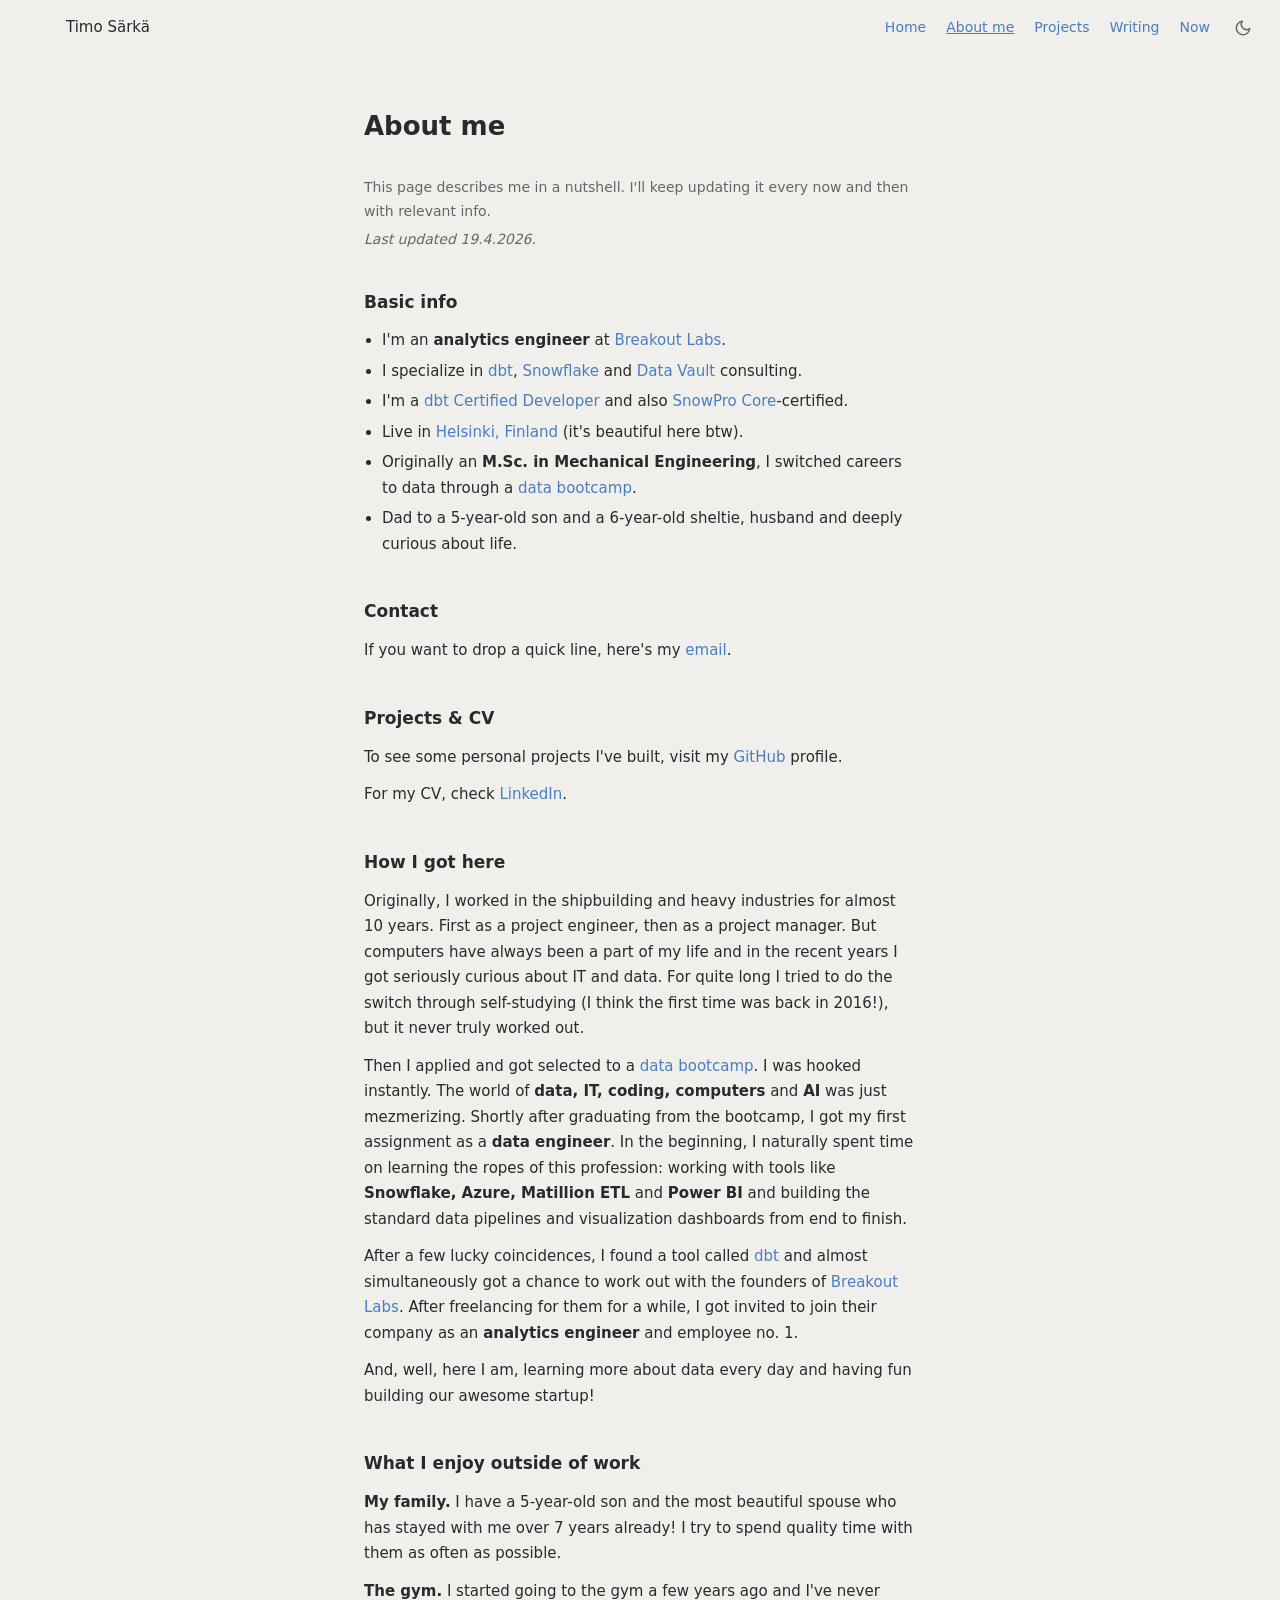
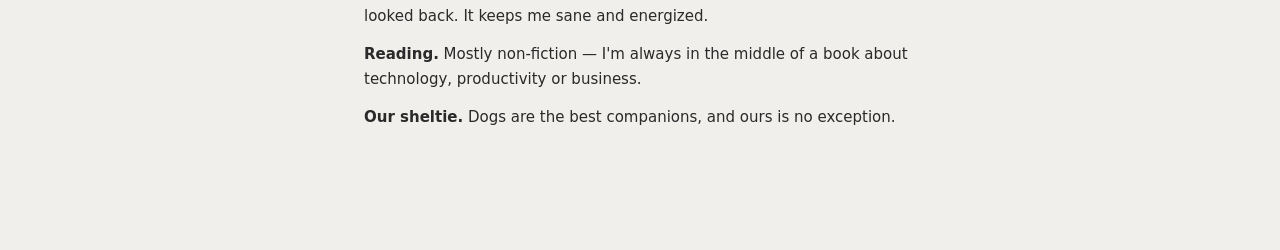
==== about.html @ 968d4a82 "create initial website structure and pages" ====
<!DOCTYPE html>
<html lang="en">
<head>
  <meta charset="UTF-8">
  <meta name="viewport" content="width=device-width, initial-scale=1.0">
  <title>About me — Timo Särkä</title>
  <meta name="description" content="About Timo Särkä — analytics engineer based in Helsinki.">
  <link rel="stylesheet" href="css/style.css">
  <script>
    (function () {
      const saved = localStorage.getItem('theme');
      const prefersDark = window.matchMedia('(prefers-color-scheme: dark)').matches;
      if (saved === 'dark' || (!saved && prefersDark)) {
        document.documentElement.setAttribute('data-theme', 'dark');
      }
    })();
  </script>
</head>
<body>

<header>
  <nav class="nav">
    <a href="index.html" class="nav-brand">
      <img src="images/avatar.jpg" alt="" class="nav-avatar" onerror="this.style.visibility='hidden'">
      Timo Särkä
    </a>
    <div class="nav-right">
      <ul class="nav-links">
        <li><a href="index.html" data-nav-link>Home</a></li>
        <li><a href="about.html" data-nav-link>About me</a></li>
        <li><a href="projects.html" data-nav-link>Projects</a></li>
        <li><a href="writing.html" data-nav-link>Writing</a></li>
        <li><a href="now.html" data-nav-link>Now</a></li>
      </ul>
      <button class="theme-toggle" aria-label="Toggle dark mode">
        <svg class="icon-moon" viewBox="0 0 24 24" fill="none" stroke="currentColor" stroke-width="2" stroke-linecap="round" stroke-linejoin="round"><path d="M21 12.79A9 9 0 1 1 11.21 3 7 7 0 0 0 21 12.79z"/></svg>
        <svg class="icon-sun" viewBox="0 0 24 24" fill="none" stroke="currentColor" stroke-width="2" stroke-linecap="round" stroke-linejoin="round"><circle cx="12" cy="12" r="5"/><line x1="12" y1="1" x2="12" y2="3"/><line x1="12" y1="21" x2="12" y2="23"/><line x1="4.22" y1="4.22" x2="5.64" y2="5.64"/><line x1="18.36" y1="18.36" x2="19.78" y2="19.78"/><line x1="1" y1="12" x2="3" y2="12"/><line x1="21" y1="12" x2="23" y2="12"/><line x1="4.22" y1="19.78" x2="5.64" y2="18.36"/><line x1="18.36" y1="5.64" x2="19.78" y2="4.22"/></svg>
      </button>
    </div>
    <button class="nav-hamburger" id="nav-hamburger" aria-label="Open menu">
      <span></span><span></span><span></span>
    </button>
  </nav>
  <div class="nav-mobile" id="nav-mobile">
    <a href="index.html" data-nav-link>Home</a>
    <a href="about.html" data-nav-link>About me</a>
    <a href="projects.html" data-nav-link>Projects</a>
    <a href="writing.html" data-nav-link>Writing</a>
    <a href="now.html" data-nav-link>Now</a>
    <div class="nav-mobile-footer">
      <span>Toggle theme</span>
      <button class="theme-toggle" aria-label="Toggle dark mode">
        <svg class="icon-moon" viewBox="0 0 24 24" fill="none" stroke="currentColor" stroke-width="2" stroke-linecap="round" stroke-linejoin="round"><path d="M21 12.79A9 9 0 1 1 11.21 3 7 7 0 0 0 21 12.79z"/></svg>
        <svg class="icon-sun" viewBox="0 0 24 24" fill="none" stroke="currentColor" stroke-width="2" stroke-linecap="round" stroke-linejoin="round"><circle cx="12" cy="12" r="5"/><line x1="12" y1="1" x2="12" y2="3"/><line x1="12" y1="21" x2="12" y2="23"/><line x1="4.22" y1="4.22" x2="5.64" y2="5.64"/><line x1="18.36" y1="18.36" x2="19.78" y2="19.78"/><line x1="1" y1="12" x2="3" y2="12"/><line x1="21" y1="12" x2="23" y2="12"/><line x1="4.22" y1="19.78" x2="5.64" y2="18.36"/><line x1="18.36" y1="5.64" x2="19.78" y2="4.22"/></svg>
      </button>
    </div>
  </div>
</header>

<main>
  <div class="page">
    <h1 class="page-title">About me</h1>

    <div class="about-meta">
      <p>This page describes me in a nutshell. I'll keep updating it every now and then with relevant info.</p>
      <p class="updated">Last updated 19.4.2026.</p>
    </div>

    <div class="about-section">
      <h2>Basic info</h2>
      <ul>
        <li>I'm an <strong>analytics engineer</strong> at <a href="https://www.breakoutlabs.fi" target="_blank" rel="noopener">Breakout Labs</a>.</li>
        <li>I specialize in <a href="https://www.getdbt.com" target="_blank" rel="noopener">dbt</a>, <a href="https://www.snowflake.com" target="_blank" rel="noopener">Snowflake</a> and <a href="https://www.dataladdervault.com" target="_blank" rel="noopener">Data Vault</a> consulting.</li>
        <li>I'm a <a href="https://www.getdbt.com/certifications/analytics-engineer" target="_blank" rel="noopener">dbt Certified Developer</a> and also <a href="https://www.snowflake.com/certifications/" target="_blank" rel="noopener">SnowPro Core</a>-certified.</li>
        <li>Live in <a href="https://en.wikipedia.org/wiki/Helsinki" target="_blank" rel="noopener">Helsinki, Finland</a> (it's beautiful here btw).</li>
        <li>Originally an <strong>M.Sc. in Mechanical Engineering</strong>, I switched careers to data through a <a href="https://www.dataliteracy.fi" target="_blank" rel="noopener">data bootcamp</a>.</li>
        <li>Dad to a 5-year-old son and a 6-year-old sheltie, husband and deeply curious about life.</li>
      </ul>
    </div>

    <div class="about-section">
      <h2>Contact</h2>
      <p>If you want to drop a quick line, here's my <a href="mailto:timojsarkka@gmail.com">email</a>.</p>
    </div>

    <div class="about-section">
      <h2>Projects &amp; CV</h2>
      <p>To see some personal projects I've built, visit my <a href="https://github.com/timosarkka" target="_blank" rel="noopener">GitHub</a> profile.</p>
      <p>For my CV, check <a href="https://linkedin.com/in/timosarkka" target="_blank" rel="noopener">LinkedIn</a>.</p>
    </div>

    <div class="about-section">
      <h2>How I got here</h2>
      <p>Originally, I worked in the shipbuilding and heavy industries for almost 10 years. First as a project engineer, then as a project manager. But computers have always been a part of my life and in the recent years I got seriously curious about IT and data. For quite long I tried to do the switch through self-studying (I think the first time was back in 2016!), but it never truly worked out.</p>
      <p>Then I applied and got selected to a <a href="https://www.dataliteracy.fi" target="_blank" rel="noopener">data bootcamp</a>. I was hooked instantly. The world of <strong>data, IT, coding, computers</strong> and <strong>AI</strong> was just mezmerizing. Shortly after graduating from the bootcamp, I got my first assignment as a <strong>data engineer</strong>. In the beginning, I naturally spent time on learning the ropes of this profession: working with tools like <strong>Snowflake, Azure, Matillion ETL</strong> and <strong>Power BI</strong> and building the standard data pipelines and visualization dashboards from end to finish.</p>
      <p>After a few lucky coincidences, I found a tool called <a href="https://www.getdbt.com" target="_blank" rel="noopener">dbt</a> and almost simultaneously got a chance to work out with the founders of <a href="https://www.breakoutlabs.fi" target="_blank" rel="noopener">Breakout Labs</a>. After freelancing for them for a while, I got invited to join their company as an <strong>analytics engineer</strong> and employee no. 1.</p>
      <p>And, well, here I am, learning more about data every day and having fun building our awesome startup!</p>
    </div>

    <div class="about-section">
      <h2>What I enjoy outside of work</h2>
      <p><strong>My family.</strong> I have a 5-year-old son and the most beautiful spouse who has stayed with me over 7 years already! I try to spend quality time with them as often as possible.</p>
      <p><strong>The gym.</strong> I started going to the gym a few years ago and I've never looked back. It keeps me sane and energized.</p>
      <p><strong>Reading.</strong> Mostly non-fiction — I'm always in the middle of a book about technology, productivity or business.</p>
      <p><strong>Our sheltie.</strong> Dogs are the best companions, and ours is no exception.</p>
    </div>
  </div>
</main>

<script src="js/main.js"></script>
</body>
</html>
---- css/style.css ----
/* ============================================================
   CSS Custom Properties
   ============================================================ */
:root {
  --bg:            #f0efeb;
  --bg-card:       #e8e5df;
  --text:          #2a2a2a;
  --text-muted:    #666666;
  --accent:        #4a7ec0;
  --accent-hover:  #3a6eb0;
  --border:        #d4d2cc;
  --radius:        6px;
  --content-width: 600px;
  --font: system-ui, -apple-system, BlinkMacSystemFont, "Segoe UI", Roboto, sans-serif;
}

[data-theme="dark"] {
  --bg:            #1e1e28;
  --bg-card:       #2a2a36;
  --text:          #e2e2e8;
  --text-muted:    #8888a0;
  --accent:        #6b9fd4;
  --accent-hover:  #8ab8e4;
  --border:        #38384a;
}

/* ============================================================
   Reset & Base
   ============================================================ */
*, *::before, *::after {
  box-sizing: border-box;
  margin: 0;
  padding: 0;
}

html {
  -webkit-text-size-adjust: 100%;
}

body {
  background-color: var(--bg);
  color: var(--text);
  font-family: var(--font);
  font-size: 0.9375rem;
  line-height: 1.7;
  transition: background-color 0.2s, color 0.2s;
  min-height: 100vh;
}

a {
  color: var(--accent);
  text-decoration: none;
}
a:hover {
  color: var(--accent-hover);
  text-decoration: underline;
}

img {
  max-width: 100%;
  display: block;
}

/* ============================================================
   Header & Navigation
   ============================================================ */
header {
  position: sticky;
  top: 0;
  z-index: 100;
  background-color: var(--bg);
  transition: background-color 0.2s;
}

.nav {
  display: flex;
  align-items: center;
  justify-content: space-between;
  padding: 0 24px;
  height: 56px;
}

.nav-brand {
  display: flex;
  align-items: center;
  gap: 10px;
  color: var(--text);
  font-size: 0.9375rem;
  font-weight: 500;
  text-decoration: none;
  flex-shrink: 0;
}
.nav-brand:hover {
  color: var(--text);
  text-decoration: none;
}

.nav-avatar {
  width: 32px;
  height: 32px;
  border-radius: 50%;
  object-fit: cover;
  background: var(--bg-card);
}

.nav-right {
  display: flex;
  align-items: center;
  gap: 20px;
}

.nav-links {
  display: flex;
  list-style: none;
  gap: 20px;
  align-items: center;
}
.nav-links a {
  color: var(--accent);
  font-size: 0.875rem;
  text-decoration: none;
}
.nav-links a:hover,
.nav-links a.active {
  text-decoration: underline;
}

/* Theme toggle */
.theme-toggle {
  background: none;
  border: none;
  cursor: pointer;
  color: var(--text-muted);
  padding: 4px;
  display: flex;
  align-items: center;
  border-radius: 4px;
  transition: color 0.2s;
  flex-shrink: 0;
}
.theme-toggle:hover {
  color: var(--text);
}
.theme-toggle svg {
  width: 18px;
  height: 18px;
}

.icon-sun  { display: none; }
.icon-moon { display: block; }
[data-theme="dark"] .icon-sun  { display: block; }
[data-theme="dark"] .icon-moon { display: none; }

/* Hamburger button */
.nav-hamburger {
  display: none;
  background: none;
  border: none;
  cursor: pointer;
  color: var(--text);
  padding: 4px;
  flex-direction: column;
  gap: 5px;
  align-items: center;
  justify-content: center;
  width: 32px;
  height: 32px;
}
.nav-hamburger span {
  display: block;
  width: 20px;
  height: 2px;
  background: currentColor;
  border-radius: 1px;
  transition: transform 0.2s, opacity 0.2s;
}
.nav-hamburger.open span:nth-child(1) {
  transform: translateY(7px) rotate(45deg);
}
.nav-hamburger.open span:nth-child(2) {
  opacity: 0;
}
.nav-hamburger.open span:nth-child(3) {
  transform: translateY(-7px) rotate(-45deg);
}

/* Mobile dropdown */
.nav-mobile {
  display: none;
  background-color: var(--bg);
  border-top: 1px solid var(--border);
  border-bottom: 1px solid var(--border);
  padding: 8px 0 12px;
  transition: background-color 0.2s;
}
.nav-mobile.open {
  display: block;
}
.nav-mobile a {
  display: block;
  padding: 10px 24px;
  color: var(--accent);
  font-size: 0.9375rem;
  text-decoration: none;
}
.nav-mobile a:hover {
  background: var(--bg-card);
  text-decoration: none;
}
.nav-mobile a.active {
  text-decoration: underline;
}
.nav-mobile-footer {
  display: flex;
  align-items: center;
  padding: 10px 24px 0;
  gap: 10px;
  border-top: 1px solid var(--border);
  margin-top: 8px;
}
.nav-mobile-footer span {
  font-size: 0.875rem;
  color: var(--text-muted);
}

/* ============================================================
   Page Content
   ============================================================ */
.page {
  max-width: var(--content-width);
  margin: 0 auto;
  padding: 48px 24px 80px;
}

.page-title {
  font-size: 1.625rem;
  font-weight: 700;
  color: var(--text);
  margin-bottom: 28px;
}

/* ============================================================
   Home Page
   ============================================================ */
.home {
  text-align: center;
  padding-top: 32px;
}

.home-avatar {
  width: 96px;
  height: 96px;
  border-radius: 50%;
  object-fit: cover;
  margin: 0 auto 20px;
  background: var(--bg-card);
}

.home-name {
  font-size: 1.375rem;
  font-weight: 700;
  margin-bottom: 16px;
}

.home-social {
  display: flex;
  justify-content: center;
  gap: 16px;
  margin-bottom: 40px;
}
.home-social a {
  color: var(--text);
  display: flex;
  align-items: center;
  text-decoration: none;
  transition: color 0.15s;
}
.home-social a:hover {
  color: var(--accent);
  text-decoration: none;
}
.home-social svg {
  width: 22px;
  height: 22px;
}

.home-bio {
  text-align: left;
  max-width: 480px;
  margin: 0 auto;
}
.home-bio p + p {
  margin-top: 14px;
}

/* ============================================================
   About Page
   ============================================================ */
.about-meta {
  margin-bottom: 36px;
}
.about-meta p {
  color: var(--text-muted);
  font-size: 0.875rem;
  margin-bottom: 4px;
}
.about-meta .updated {
  font-style: italic;
}

.about-section {
  margin-bottom: 40px;
}
.about-section h2 {
  font-size: 1.0625rem;
  font-weight: 700;
  margin-bottom: 12px;
}
.about-section p + p {
  margin-top: 12px;
}
.about-section ul {
  list-style: disc;
  padding-left: 18px;
}
.about-section ul li {
  margin-bottom: 5px;
}

/* ============================================================
   Writing Page
   ============================================================ */
.writing-intro {
  margin-bottom: 36px;
}
.writing-intro p {
  margin-bottom: 6px;
}
.writing-note {
  color: var(--text-muted);
  font-size: 0.875rem;
}

.writing-topic {
  margin-bottom: 32px;
}
.writing-topic h2 {
  font-size: 1rem;
  font-weight: 700;
  margin-bottom: 10px;
}
.writing-topic ul {
  list-style: none;
  padding: 0;
}
.writing-topic ul li {
  margin-bottom: 8px;
}

.ext-link::after {
  content: " ↗";
  font-size: 0.85em;
  vertical-align: 0.05em;
}

/* ============================================================
   Now Page
   ============================================================ */
.now-intro {
  margin-bottom: 32px;
}
.now-intro p {
  margin-bottom: 4px;
}
.now-updated {
  font-style: italic;
  color: var(--text-muted);
  font-size: 0.875rem;
}

.now-section {
  margin-bottom: 36px;
}
.now-section h2 {
  font-size: 1.0625rem;
  font-weight: 700;
  margin-bottom: 10px;
}
.now-section p + p {
  margin-top: 10px;
}

/* ============================================================
   Projects Page
   ============================================================ */
.projects-controls {
  display: flex;
  flex-wrap: wrap;
  gap: 12px 20px;
  align-items: center;
  margin-bottom: 28px;
}

.projects-filter {
  display: flex;
  flex-wrap: wrap;
  gap: 6px;
  align-items: center;
}

.filter-label {
  font-size: 0.8125rem;
  color: var(--text-muted);
  margin-right: 4px;
}

.filter-btn {
  padding: 4px 14px;
  border: 1px solid var(--border);
  border-radius: 20px;
  background: none;
  color: var(--text-muted);
  font-size: 0.8125rem;
  cursor: pointer;
  font-family: var(--font);
  transition: all 0.15s;
  line-height: 1.5;
}
.filter-btn:hover {
  border-color: var(--accent);
  color: var(--accent);
}
.filter-btn.active {
  background: var(--accent);
  border-color: var(--accent);
  color: #fff;
}

.projects-sort {
  display: flex;
  align-items: center;
  gap: 8px;
  margin-left: auto;
}
.sort-label {
  font-size: 0.8125rem;
  color: var(--text-muted);
}
.sort-select {
  padding: 4px 8px;
  border: 1px solid var(--border);
  border-radius: 4px;
  background: var(--bg);
  color: var(--text);
  font-size: 0.8125rem;
  cursor: pointer;
  font-family: var(--font);
}

.projects-grid {
  display: grid;
  grid-template-columns: repeat(auto-fill, minmax(260px, 1fr));
  gap: 18px;
}

.project-card {
  border: 1px solid var(--border);
  border-radius: var(--radius);
  padding: 20px;
  display: flex;
  flex-direction: column;
  transition: border-color 0.15s, box-shadow 0.15s;
}
.project-card:hover {
  border-color: var(--accent);
  box-shadow: 0 2px 8px rgba(74, 126, 192, 0.12);
}

.project-card-title {
  font-size: 0.9375rem;
  font-weight: 600;
  margin-bottom: 8px;
}
.project-card-title a {
  color: var(--text);
  text-decoration: none;
}
.project-card-title a:hover {
  color: var(--accent);
}

.project-card-desc {
  font-size: 0.875rem;
  color: var(--text-muted);
  line-height: 1.55;
  flex: 1;
  margin-bottom: 16px;
}

.project-card-tags {
  display: flex;
  flex-wrap: wrap;
  gap: 5px;
}
.project-tag {
  font-size: 0.75rem;
  padding: 2px 8px;
  border-radius: 10px;
  background: var(--bg-card);
  color: var(--text-muted);
}

.projects-empty {
  grid-column: 1 / -1;
  color: var(--text-muted);
  font-size: 0.9375rem;
  padding: 20px 0;
}

/* ============================================================
   Hire Me Page
   ============================================================ */
.hire-draft-notice {
  border-left: 3px solid var(--accent);
  background: var(--bg-card);
  padding: 12px 16px;
  margin-bottom: 40px;
  border-radius: 0 4px 4px 0;
  font-size: 0.875rem;
  color: var(--text-muted);
}

.hire-section {
  margin-bottom: 40px;
}
.hire-section h2 {
  font-size: 1.0625rem;
  font-weight: 700;
  margin-bottom: 14px;
}
.hire-section p + p {
  margin-top: 12px;
}
.hire-section ul {
  list-style: disc;
  padding-left: 18px;
}
.hire-section ul li {
  margin-bottom: 6px;
}
.hire-section h3 {
  font-size: 0.9375rem;
  font-weight: 600;
  margin-top: 18px;
  margin-bottom: 8px;
}

.tech-stack {
  display: flex;
  flex-wrap: wrap;
  gap: 8px;
  margin-top: 12px;
}
.tech-tag {
  padding: 4px 12px;
  border: 1px solid var(--border);
  border-radius: 20px;
  font-size: 0.8125rem;
  color: var(--text-muted);
}

/* ============================================================
   Responsive
   ============================================================ */
@media (max-width: 640px) {
  .nav-links,
  .nav-right .theme-toggle {
    display: none;
  }
  .nav-hamburger {
    display: flex;
  }

  .page {
    padding: 32px 16px 60px;
  }

  .home {
    padding-top: 20px;
  }

  .projects-grid {
    grid-template-columns: 1fr;
  }

  .projects-sort {
    margin-left: 0;
  }
}
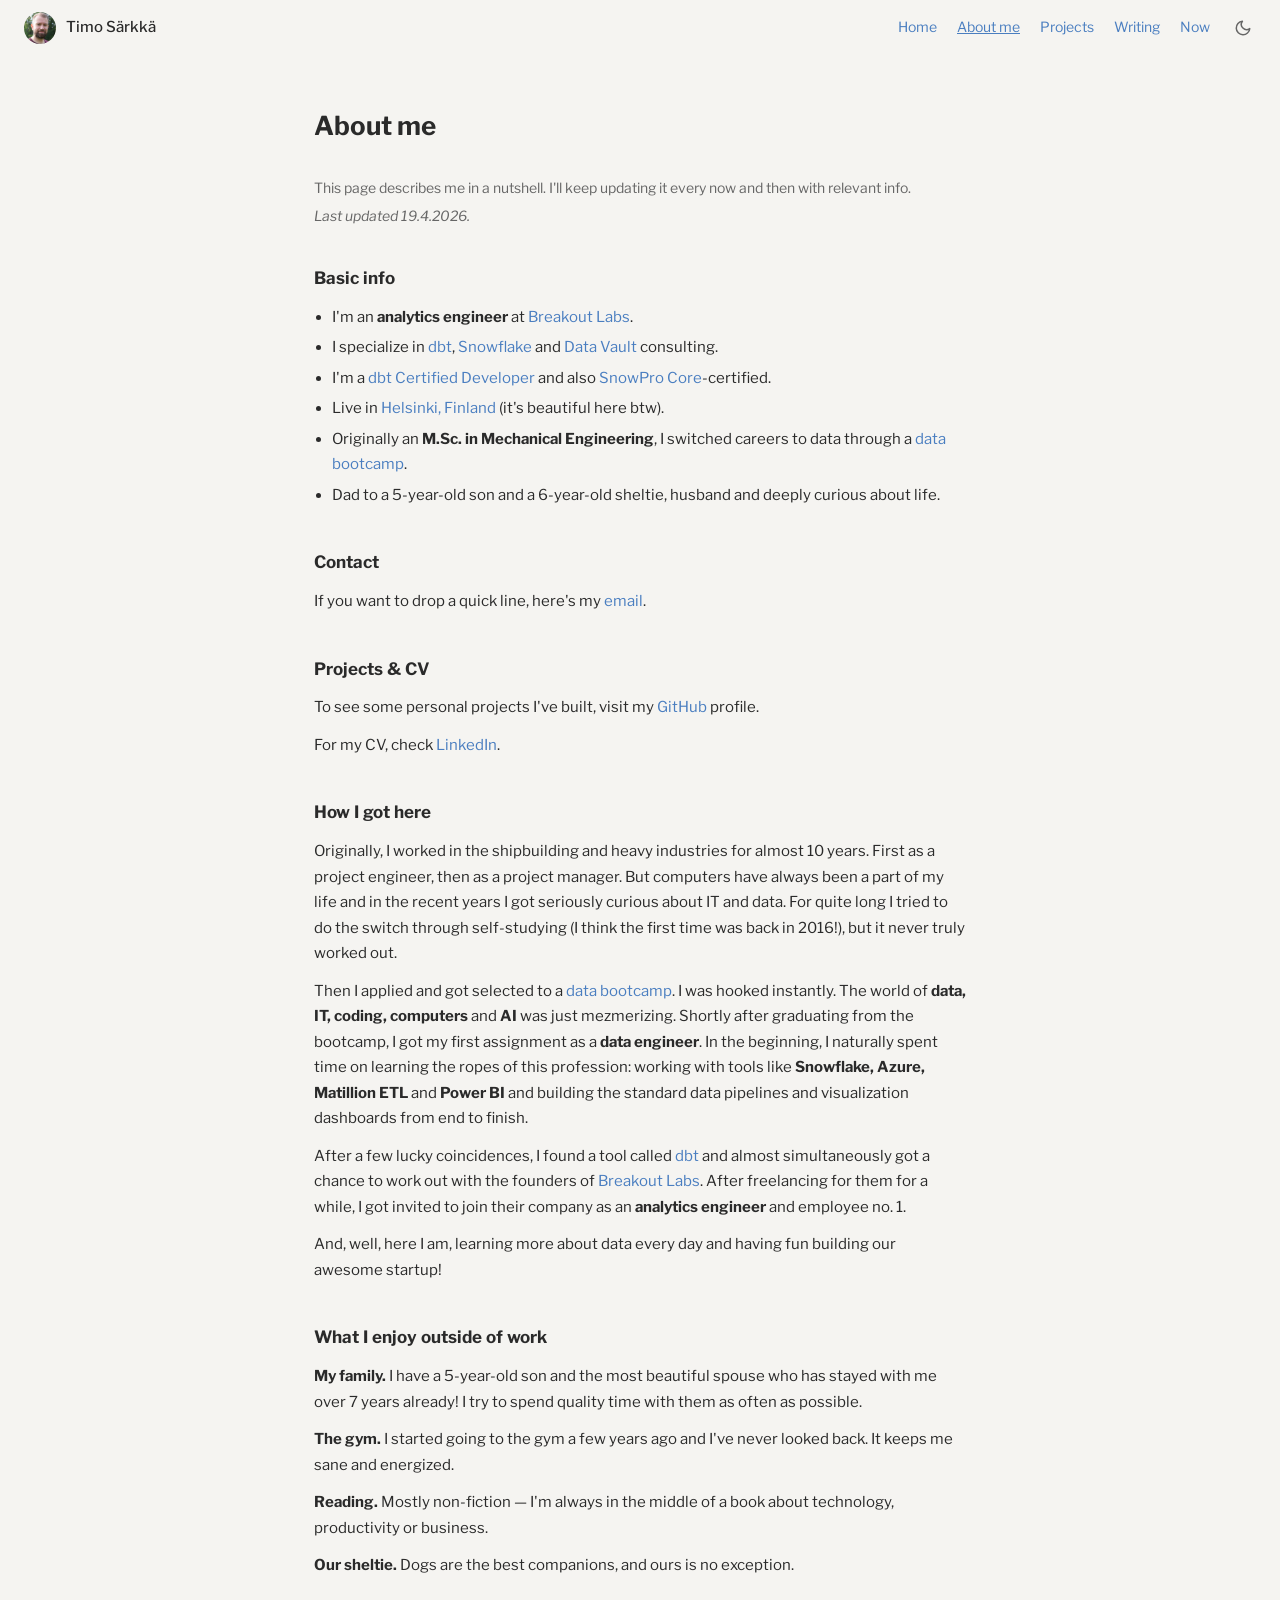
==== commit 3b536372: "fixes to colors, fonts, images, viewport widths" ====
--- a/about.html
+++ b/about.html
@@ -1,112 +1,311 @@
-<!DOCTYPE html>
+<!doctype html>
 <html lang="en">
-<head>
-  <meta charset="UTF-8">
-  <meta name="viewport" content="width=device-width, initial-scale=1.0">
-  <title>About me — Timo Särkä</title>
-  <meta name="description" content="About Timo Särkä — analytics engineer based in Helsinki.">
-  <link rel="stylesheet" href="css/style.css">
-  <script>
-    (function () {
-      const saved = localStorage.getItem('theme');
-      const prefersDark = window.matchMedia('(prefers-color-scheme: dark)').matches;
-      if (saved === 'dark' || (!saved && prefersDark)) {
-        document.documentElement.setAttribute('data-theme', 'dark');
-      }
-    })();
-  </script>
-</head>
-<body>
-
-<header>
-  <nav class="nav">
-    <a href="index.html" class="nav-brand">
-      <img src="images/avatar.jpg" alt="" class="nav-avatar" onerror="this.style.visibility='hidden'">
-      Timo Särkä
-    </a>
-    <div class="nav-right">
-      <ul class="nav-links">
-        <li><a href="index.html" data-nav-link>Home</a></li>
-        <li><a href="about.html" data-nav-link>About me</a></li>
-        <li><a href="projects.html" data-nav-link>Projects</a></li>
-        <li><a href="writing.html" data-nav-link>Writing</a></li>
-        <li><a href="now.html" data-nav-link>Now</a></li>
-      </ul>
-      <button class="theme-toggle" aria-label="Toggle dark mode">
-        <svg class="icon-moon" viewBox="0 0 24 24" fill="none" stroke="currentColor" stroke-width="2" stroke-linecap="round" stroke-linejoin="round"><path d="M21 12.79A9 9 0 1 1 11.21 3 7 7 0 0 0 21 12.79z"/></svg>
-        <svg class="icon-sun" viewBox="0 0 24 24" fill="none" stroke="currentColor" stroke-width="2" stroke-linecap="round" stroke-linejoin="round"><circle cx="12" cy="12" r="5"/><line x1="12" y1="1" x2="12" y2="3"/><line x1="12" y1="21" x2="12" y2="23"/><line x1="4.22" y1="4.22" x2="5.64" y2="5.64"/><line x1="18.36" y1="18.36" x2="19.78" y2="19.78"/><line x1="1" y1="12" x2="3" y2="12"/><line x1="21" y1="12" x2="23" y2="12"/><line x1="4.22" y1="19.78" x2="5.64" y2="18.36"/><line x1="18.36" y1="5.64" x2="19.78" y2="4.22"/></svg>
-      </button>
-    </div>
-    <button class="nav-hamburger" id="nav-hamburger" aria-label="Open menu">
-      <span></span><span></span><span></span>
-    </button>
-  </nav>
-  <div class="nav-mobile" id="nav-mobile">
-    <a href="index.html" data-nav-link>Home</a>
-    <a href="about.html" data-nav-link>About me</a>
-    <a href="projects.html" data-nav-link>Projects</a>
-    <a href="writing.html" data-nav-link>Writing</a>
-    <a href="now.html" data-nav-link>Now</a>
-    <div class="nav-mobile-footer">
-      <span>Toggle theme</span>
-      <button class="theme-toggle" aria-label="Toggle dark mode">
-        <svg class="icon-moon" viewBox="0 0 24 24" fill="none" stroke="currentColor" stroke-width="2" stroke-linecap="round" stroke-linejoin="round"><path d="M21 12.79A9 9 0 1 1 11.21 3 7 7 0 0 0 21 12.79z"/></svg>
-        <svg class="icon-sun" viewBox="0 0 24 24" fill="none" stroke="currentColor" stroke-width="2" stroke-linecap="round" stroke-linejoin="round"><circle cx="12" cy="12" r="5"/><line x1="12" y1="1" x2="12" y2="3"/><line x1="12" y1="21" x2="12" y2="23"/><line x1="4.22" y1="4.22" x2="5.64" y2="5.64"/><line x1="18.36" y1="18.36" x2="19.78" y2="19.78"/><line x1="1" y1="12" x2="3" y2="12"/><line x1="21" y1="12" x2="23" y2="12"/><line x1="4.22" y1="19.78" x2="5.64" y2="18.36"/><line x1="18.36" y1="5.64" x2="19.78" y2="4.22"/></svg>
-      </button>
-    </div>
-  </div>
-</header>
-
-<main>
-  <div class="page">
-    <h1 class="page-title">About me</h1>
-
-    <div class="about-meta">
-      <p>This page describes me in a nutshell. I'll keep updating it every now and then with relevant info.</p>
-      <p class="updated">Last updated 19.4.2026.</p>
-    </div>
-
-    <div class="about-section">
-      <h2>Basic info</h2>
-      <ul>
-        <li>I'm an <strong>analytics engineer</strong> at <a href="https://www.breakoutlabs.fi" target="_blank" rel="noopener">Breakout Labs</a>.</li>
-        <li>I specialize in <a href="https://www.getdbt.com" target="_blank" rel="noopener">dbt</a>, <a href="https://www.snowflake.com" target="_blank" rel="noopener">Snowflake</a> and <a href="https://www.dataladdervault.com" target="_blank" rel="noopener">Data Vault</a> consulting.</li>
-        <li>I'm a <a href="https://www.getdbt.com/certifications/analytics-engineer" target="_blank" rel="noopener">dbt Certified Developer</a> and also <a href="https://www.snowflake.com/certifications/" target="_blank" rel="noopener">SnowPro Core</a>-certified.</li>
-        <li>Live in <a href="https://en.wikipedia.org/wiki/Helsinki" target="_blank" rel="noopener">Helsinki, Finland</a> (it's beautiful here btw).</li>
-        <li>Originally an <strong>M.Sc. in Mechanical Engineering</strong>, I switched careers to data through a <a href="https://www.dataliteracy.fi" target="_blank" rel="noopener">data bootcamp</a>.</li>
-        <li>Dad to a 5-year-old son and a 6-year-old sheltie, husband and deeply curious about life.</li>
-      </ul>
-    </div>
-
-    <div class="about-section">
-      <h2>Contact</h2>
-      <p>If you want to drop a quick line, here's my <a href="mailto:timojsarkka@gmail.com">email</a>.</p>
-    </div>
-
-    <div class="about-section">
-      <h2>Projects &amp; CV</h2>
-      <p>To see some personal projects I've built, visit my <a href="https://github.com/timosarkka" target="_blank" rel="noopener">GitHub</a> profile.</p>
-      <p>For my CV, check <a href="https://linkedin.com/in/timosarkka" target="_blank" rel="noopener">LinkedIn</a>.</p>
-    </div>
-
-    <div class="about-section">
-      <h2>How I got here</h2>
-      <p>Originally, I worked in the shipbuilding and heavy industries for almost 10 years. First as a project engineer, then as a project manager. But computers have always been a part of my life and in the recent years I got seriously curious about IT and data. For quite long I tried to do the switch through self-studying (I think the first time was back in 2016!), but it never truly worked out.</p>
-      <p>Then I applied and got selected to a <a href="https://www.dataliteracy.fi" target="_blank" rel="noopener">data bootcamp</a>. I was hooked instantly. The world of <strong>data, IT, coding, computers</strong> and <strong>AI</strong> was just mezmerizing. Shortly after graduating from the bootcamp, I got my first assignment as a <strong>data engineer</strong>. In the beginning, I naturally spent time on learning the ropes of this profession: working with tools like <strong>Snowflake, Azure, Matillion ETL</strong> and <strong>Power BI</strong> and building the standard data pipelines and visualization dashboards from end to finish.</p>
-      <p>After a few lucky coincidences, I found a tool called <a href="https://www.getdbt.com" target="_blank" rel="noopener">dbt</a> and almost simultaneously got a chance to work out with the founders of <a href="https://www.breakoutlabs.fi" target="_blank" rel="noopener">Breakout Labs</a>. After freelancing for them for a while, I got invited to join their company as an <strong>analytics engineer</strong> and employee no. 1.</p>
-      <p>And, well, here I am, learning more about data every day and having fun building our awesome startup!</p>
-    </div>
-
-    <div class="about-section">
-      <h2>What I enjoy outside of work</h2>
-      <p><strong>My family.</strong> I have a 5-year-old son and the most beautiful spouse who has stayed with me over 7 years already! I try to spend quality time with them as often as possible.</p>
-      <p><strong>The gym.</strong> I started going to the gym a few years ago and I've never looked back. It keeps me sane and energized.</p>
-      <p><strong>Reading.</strong> Mostly non-fiction — I'm always in the middle of a book about technology, productivity or business.</p>
-      <p><strong>Our sheltie.</strong> Dogs are the best companions, and ours is no exception.</p>
-    </div>
-  </div>
-</main>
-
-<script src="js/main.js"></script>
-</body>
+  <head>
+    <meta charset="UTF-8" />
+    <meta name="viewport" content="width=device-width, initial-scale=1.0" />
+    <title>About me — Timo Särkkä</title>
+    <meta
+      name="description"
+      content="About Timo Särkkä — analytics engineer based in Helsinki."
+    />
+    <link rel="stylesheet" href="css/style.css" />
+    <link
+      rel="stylesheet"
+      href="https://fonts.googleapis.com/css2?family=Libre+Franklin:wght@400;500;700&display=swap"
+    />
+    <script>
+      (function () {
+        const saved = localStorage.getItem("theme");
+        const prefersDark = window.matchMedia(
+          "(prefers-color-scheme: dark)",
+        ).matches;
+        if (saved === "dark" || (!saved && prefersDark)) {
+          document.documentElement.setAttribute("data-theme", "dark");
+        }
+      })();
+    </script>
+  </head>
+  <body>
+    <header>
+      <nav class="nav">
+        <a href="index.html" class="nav-brand">
+          <img
+            src="images/profilepic_big.png"
+            alt=""
+            class="nav-avatar"
+            onerror="this.style.visibility = 'hidden'"
+          />
+          Timo Särkkä
+        </a>
+        <div class="nav-right">
+          <ul class="nav-links">
+            <li><a href="index.html" data-nav-link>Home</a></li>
+            <li><a href="about.html" data-nav-link>About me</a></li>
+            <li><a href="projects.html" data-nav-link>Projects</a></li>
+            <li><a href="writing.html" data-nav-link>Writing</a></li>
+            <li><a href="now.html" data-nav-link>Now</a></li>
+          </ul>
+          <button class="theme-toggle" aria-label="Toggle dark mode">
+            <svg
+              class="icon-moon"
+              viewBox="0 0 24 24"
+              fill="none"
+              stroke="currentColor"
+              stroke-width="2"
+              stroke-linecap="round"
+              stroke-linejoin="round"
+            >
+              <path d="M21 12.79A9 9 0 1 1 11.21 3 7 7 0 0 0 21 12.79z" />
+            </svg>
+            <svg
+              class="icon-sun"
+              viewBox="0 0 24 24"
+              fill="none"
+              stroke="currentColor"
+              stroke-width="2"
+              stroke-linecap="round"
+              stroke-linejoin="round"
+            >
+              <circle cx="12" cy="12" r="5" />
+              <line x1="12" y1="1" x2="12" y2="3" />
+              <line x1="12" y1="21" x2="12" y2="23" />
+              <line x1="4.22" y1="4.22" x2="5.64" y2="5.64" />
+              <line x1="18.36" y1="18.36" x2="19.78" y2="19.78" />
+              <line x1="1" y1="12" x2="3" y2="12" />
+              <line x1="21" y1="12" x2="23" y2="12" />
+              <line x1="4.22" y1="19.78" x2="5.64" y2="18.36" />
+              <line x1="18.36" y1="5.64" x2="19.78" y2="4.22" />
+            </svg>
+          </button>
+        </div>
+        <button class="nav-hamburger" id="nav-hamburger" aria-label="Open menu">
+          <span></span><span></span><span></span>
+        </button>
+      </nav>
+      <div class="nav-mobile" id="nav-mobile">
+        <a href="index.html" data-nav-link>Home</a>
+        <a href="about.html" data-nav-link>About me</a>
+        <a href="projects.html" data-nav-link>Projects</a>
+        <a href="writing.html" data-nav-link>Writing</a>
+        <a href="now.html" data-nav-link>Now</a>
+        <div class="nav-mobile-footer">
+          <button class="theme-toggle" aria-label="Toggle dark mode">
+            <svg
+              class="icon-moon"
+              viewBox="0 0 24 24"
+              fill="none"
+              stroke="currentColor"
+              stroke-width="2"
+              stroke-linecap="round"
+              stroke-linejoin="round"
+            >
+              <path d="M21 12.79A9 9 0 1 1 11.21 3 7 7 0 0 0 21 12.79z" />
+            </svg>
+            <svg
+              class="icon-sun"
+              viewBox="0 0 24 24"
+              fill="none"
+              stroke="currentColor"
+              stroke-width="2"
+              stroke-linecap="round"
+              stroke-linejoin="round"
+            >
+              <circle cx="12" cy="12" r="5" />
+              <line x1="12" y1="1" x2="12" y2="3" />
+              <line x1="12" y1="21" x2="12" y2="23" />
+              <line x1="4.22" y1="4.22" x2="5.64" y2="5.64" />
+              <line x1="18.36" y1="18.36" x2="19.78" y2="19.78" />
+              <line x1="1" y1="12" x2="3" y2="12" />
+              <line x1="21" y1="12" x2="23" y2="12" />
+              <line x1="4.22" y1="19.78" x2="5.64" y2="18.36" />
+              <line x1="18.36" y1="5.64" x2="19.78" y2="4.22" />
+            </svg>
+          </button>
+        </div>
+      </div>
+    </header>
+
+    <main>
+      <div class="page">
+        <h1 class="page-title">About me</h1>
+
+        <div class="about-meta">
+          <p>
+            This page describes me in a nutshell. I'll keep updating it every
+            now and then with relevant info.
+          </p>
+          <p class="updated">Last updated 19.4.2026.</p>
+        </div>
+
+        <div class="about-section">
+          <h2>Basic info</h2>
+          <ul>
+            <li>
+              I'm an <strong>analytics engineer</strong> at
+              <a
+                href="https://www.breakoutlabs.fi"
+                target="_blank"
+                rel="noopener"
+                >Breakout Labs</a
+              >.
+            </li>
+            <li>
+              I specialize in
+              <a href="https://www.getdbt.com" target="_blank" rel="noopener"
+                >dbt</a
+              >,
+              <a href="https://www.snowflake.com" target="_blank" rel="noopener"
+                >Snowflake</a
+              >
+              and
+              <a
+                href="https://www.dataladdervault.com"
+                target="_blank"
+                rel="noopener"
+                >Data Vault</a
+              >
+              consulting.
+            </li>
+            <li>
+              I'm a
+              <a
+                href="https://www.getdbt.com/certifications/analytics-engineer"
+                target="_blank"
+                rel="noopener"
+                >dbt Certified Developer</a
+              >
+              and also
+              <a
+                href="https://www.snowflake.com/certifications/"
+                target="_blank"
+                rel="noopener"
+                >SnowPro Core</a
+              >-certified.
+            </li>
+            <li>
+              Live in
+              <a
+                href="https://en.wikipedia.org/wiki/Helsinki"
+                target="_blank"
+                rel="noopener"
+                >Helsinki, Finland</a
+              >
+              (it's beautiful here btw).
+            </li>
+            <li>
+              Originally an <strong>M.Sc. in Mechanical Engineering</strong>, I
+              switched careers to data through a
+              <a
+                href="https://www.dataliteracy.fi"
+                target="_blank"
+                rel="noopener"
+                >data bootcamp</a
+              >.
+            </li>
+            <li>
+              Dad to a 5-year-old son and a 6-year-old sheltie, husband and
+              deeply curious about life.
+            </li>
+          </ul>
+        </div>
+
+        <div class="about-section">
+          <h2>Contact</h2>
+          <p>
+            If you want to drop a quick line, here's my
+            <a href="mailto:timojsarkka@gmail.com">email</a>.
+          </p>
+        </div>
+
+        <div class="about-section">
+          <h2>Projects &amp; CV</h2>
+          <p>
+            To see some personal projects I've built, visit my
+            <a
+              href="https://github.com/timosarkka"
+              target="_blank"
+              rel="noopener"
+              >GitHub</a
+            >
+            profile.
+          </p>
+          <p>
+            For my CV, check
+            <a
+              href="https://linkedin.com/in/timosarkka"
+              target="_blank"
+              rel="noopener"
+              >LinkedIn</a
+            >.
+          </p>
+        </div>
+
+        <div class="about-section">
+          <h2>How I got here</h2>
+          <p>
+            Originally, I worked in the shipbuilding and heavy industries for
+            almost 10 years. First as a project engineer, then as a project
+            manager. But computers have always been a part of my life and in the
+            recent years I got seriously curious about IT and data. For quite
+            long I tried to do the switch through self-studying (I think the
+            first time was back in 2016!), but it never truly worked out.
+          </p>
+          <p>
+            Then I applied and got selected to a
+            <a href="https://www.dataliteracy.fi" target="_blank" rel="noopener"
+              >data bootcamp</a
+            >. I was hooked instantly. The world of
+            <strong>data, IT, coding, computers</strong> and
+            <strong>AI</strong> was just mezmerizing. Shortly after graduating
+            from the bootcamp, I got my first assignment as a
+            <strong>data engineer</strong>. In the beginning, I naturally spent
+            time on learning the ropes of this profession: working with tools
+            like <strong>Snowflake, Azure, Matillion ETL</strong> and
+            <strong>Power BI</strong> and building the standard data pipelines
+            and visualization dashboards from end to finish.
+          </p>
+          <p>
+            After a few lucky coincidences, I found a tool called
+            <a href="https://www.getdbt.com" target="_blank" rel="noopener"
+              >dbt</a
+            >
+            and almost simultaneously got a chance to work out with the founders
+            of
+            <a href="https://www.breakoutlabs.fi" target="_blank" rel="noopener"
+              >Breakout Labs</a
+            >. After freelancing for them for a while, I got invited to join
+            their company as an <strong>analytics engineer</strong> and employee
+            no. 1.
+          </p>
+          <p>
+            And, well, here I am, learning more about data every day and having
+            fun building our awesome startup!
+          </p>
+        </div>
+
+        <div class="about-section">
+          <h2>What I enjoy outside of work</h2>
+          <p>
+            <strong>My family.</strong> I have a 5-year-old son and the most
+            beautiful spouse who has stayed with me over 7 years already! I try
+            to spend quality time with them as often as possible.
+          </p>
+          <p>
+            <strong>The gym.</strong> I started going to the gym a few years ago
+            and I've never looked back. It keeps me sane and energized.
+          </p>
+          <p>
+            <strong>Reading.</strong> Mostly non-fiction — I'm always in the
+            middle of a book about technology, productivity or business.
+          </p>
+          <p>
+            <strong>Our sheltie.</strong> Dogs are the best companions, and ours
+            is no exception.
+          </p>
+        </div>
+      </div>
+    </main>
+
+    <script src="js/main.js"></script>
+  </body>
 </html>
--- a/css/style.css
+++ b/css/style.css
@@ -2,32 +2,34 @@
    CSS Custom Properties
    ============================================================ */
 :root {
-  --bg:            #f0efeb;
-  --bg-card:       #e8e5df;
-  --text:          #2a2a2a;
-  --text-muted:    #666666;
-  --accent:        #4a7ec0;
-  --accent-hover:  #3a6eb0;
-  --border:        #d4d2cc;
-  --radius:        6px;
-  --content-width: 600px;
-  --font: system-ui, -apple-system, BlinkMacSystemFont, "Segoe UI", Roboto, sans-serif;
+  --bg: #f5f4f1;
+  --bg-card: #e8e5df;
+  --text: #2a2a2a;
+  --text-muted: #666666;
+  --accent: #4a7ec0;
+  --accent-hover: #3a6eb0;
+  --border: #d4d2cc;
+  --radius: 6px;
+  --content-width: min(700px, 90vw);
+  --font: "Libre Franklin", system-ui, sans-serif;
 }
 
 [data-theme="dark"] {
-  --bg:            #1e1e28;
-  --bg-card:       #2a2a36;
-  --text:          #e2e2e8;
-  --text-muted:    #8888a0;
-  --accent:        #6b9fd4;
-  --accent-hover:  #8ab8e4;
-  --border:        #38384a;
+  --bg: #1e1e28;
+  --bg-card: #2a2a36;
+  --text: #e2e2e8;
+  --text-muted: #8888a0;
+  --accent: #6b9fd4;
+  --accent-hover: #8ab8e4;
+  --border: #38384a;
 }
 
 /* ============================================================
    Reset & Base
    ============================================================ */
-*, *::before, *::after {
+*,
+*::before,
+*::after {
   box-sizing: border-box;
   margin: 0;
   padding: 0;
@@ -43,7 +45,9 @@
   font-family: var(--font);
   font-size: 0.9375rem;
   line-height: 1.7;
-  transition: background-color 0.2s, color 0.2s;
+  transition:
+    background-color 0.2s,
+    color 0.2s;
   min-height: 100vh;
 }
 
@@ -146,10 +150,18 @@
   height: 18px;
 }
 
-.icon-sun  { display: none; }
-.icon-moon { display: block; }
-[data-theme="dark"] .icon-sun  { display: block; }
-[data-theme="dark"] .icon-moon { display: none; }
+.icon-sun {
+  display: none;
+}
+.icon-moon {
+  display: block;
+}
+[data-theme="dark"] .icon-sun {
+  display: block;
+}
+[data-theme="dark"] .icon-moon {
+  display: none;
+}
 
 /* Hamburger button */
 .nav-hamburger {
@@ -172,7 +184,9 @@
   height: 2px;
   background: currentColor;
   border-radius: 1px;
-  transition: transform 0.2s, opacity 0.2s;
+  transition:
+    transform 0.2s,
+    opacity 0.2s;
 }
 .nav-hamburger.open span:nth-child(1) {
   transform: translateY(7px) rotate(45deg);
@@ -248,9 +262,9 @@
 }
 
 .home-avatar {
-  width: 96px;
-  height: 96px;
-  border-radius: 50%;
+  width: 200px;
+  height: 200px;
+  border-radius: 10%;
   object-fit: cover;
   margin: 0 auto 20px;
   background: var(--bg-card);
@@ -469,7 +483,9 @@
   padding: 20px;
   display: flex;
   flex-direction: column;
-  transition: border-color 0.15s, box-shadow 0.15s;
+  transition:
+    border-color 0.15s,
+    box-shadow 0.15s;
 }
 .project-card:hover {
   border-color: var(--accent);
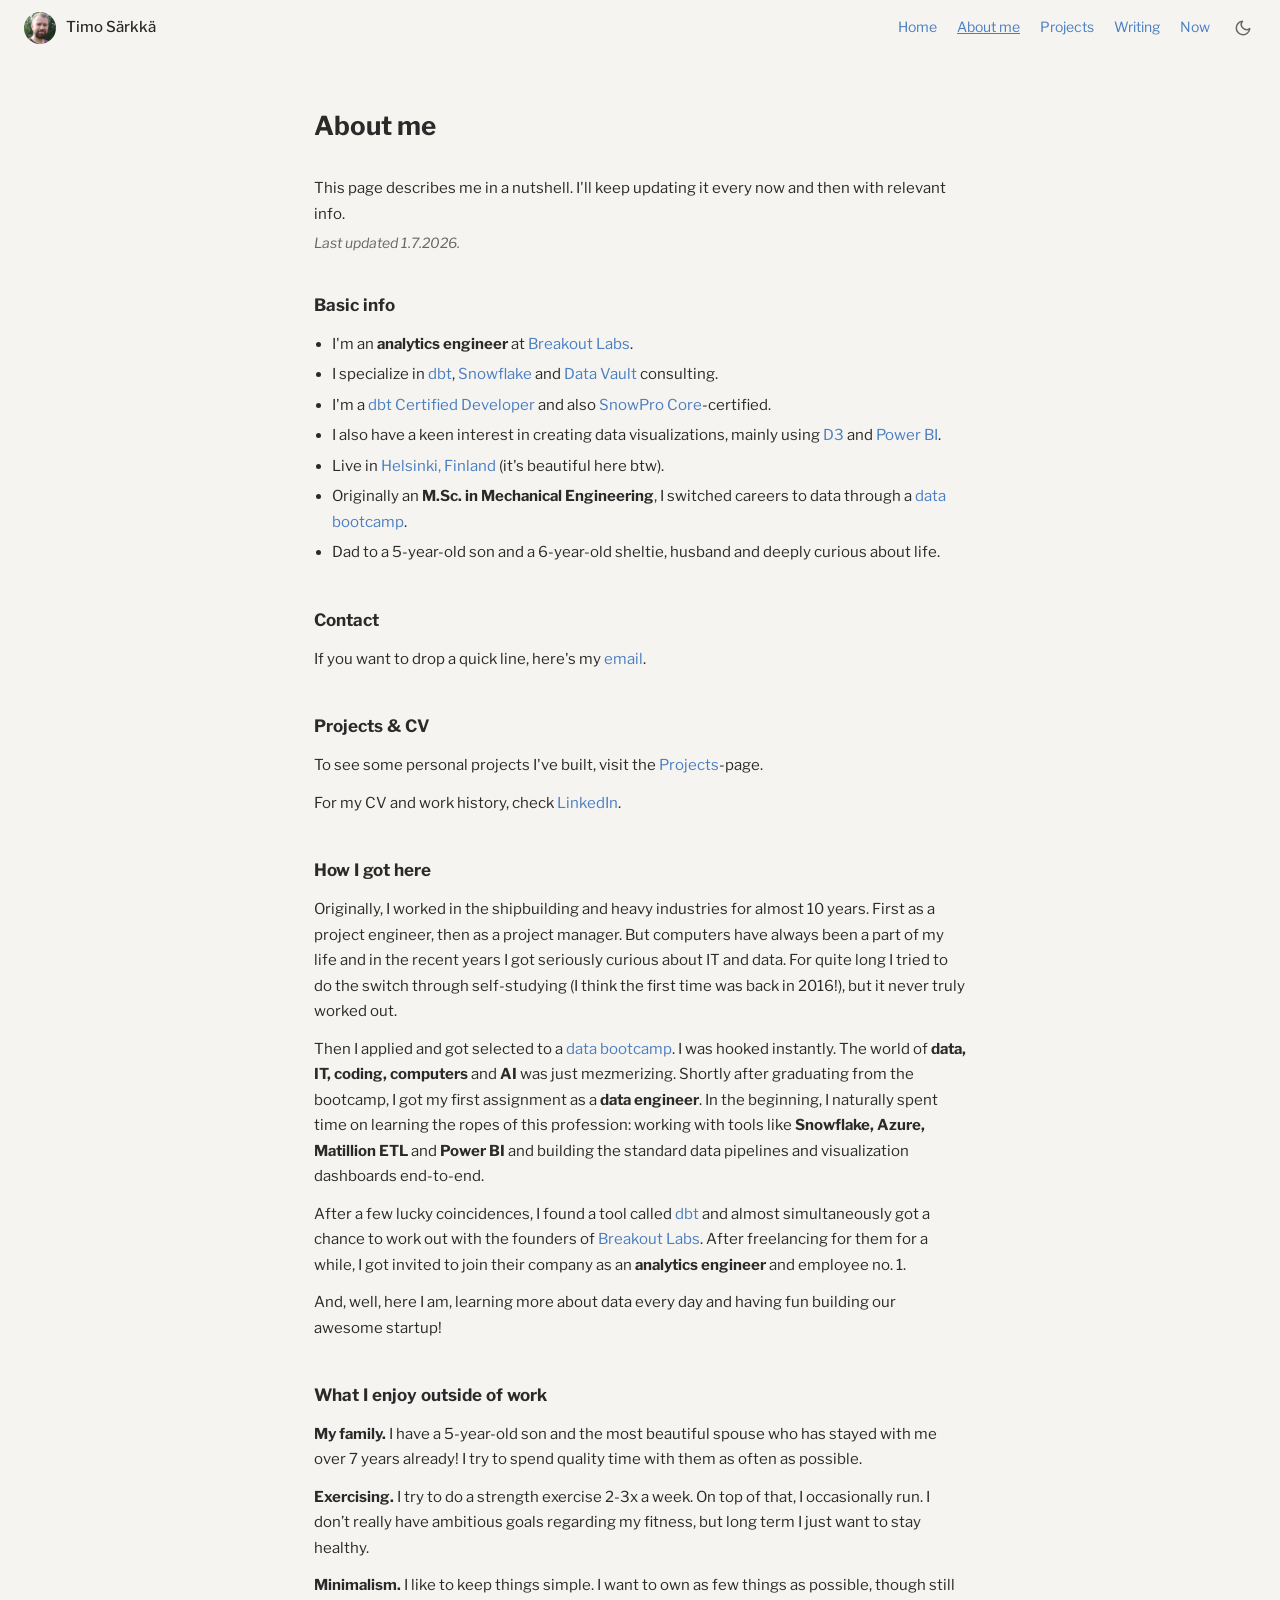
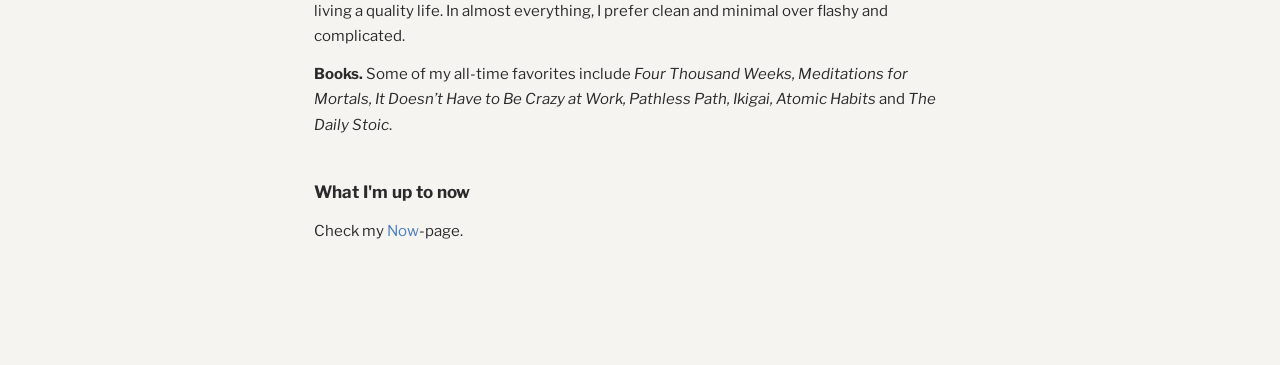
==== commit 6a2f8d0a: "add blog post, rewrite of all pages" ====
--- a/about.html
+++ b/about.html
@@ -134,7 +134,7 @@
             This page describes me in a nutshell. I'll keep updating it every
             now and then with relevant info.
           </p>
-          <p class="updated">Last updated 19.4.2026.</p>
+          <p class="updated">Last updated 1.7.2026.</p>
         </div>
 
         <div class="about-section">
@@ -143,7 +143,7 @@
             <li>
               I'm an <strong>analytics engineer</strong> at
               <a
-                href="https://www.breakoutlabs.fi"
+                href="https://www.breakout-labs.com"
                 target="_blank"
                 rel="noopener"
                 >Breakout Labs</a
@@ -159,7 +159,7 @@
               >
               and
               <a
-                href="https://www.dataladdervault.com"
+                href="https://en.wikipedia.org/wiki/Data_vault_modeling"
                 target="_blank"
                 rel="noopener"
                 >Data Vault</a
@@ -169,23 +169,35 @@
             <li>
               I'm a
               <a
-                href="https://www.getdbt.com/certifications/analytics-engineer"
+                href="https://credentials.getdbt.com/5f248d1d-9641-4a4e-bae3-1706e5407d7e#acc.feJT8LK3"
                 target="_blank"
                 rel="noopener"
                 >dbt Certified Developer</a
               >
               and also
               <a
-                href="https://www.snowflake.com/certifications/"
+                href="https://achieve.snowflake.com/61c92134-8c76-4d7d-bed8-f45a362727a9#acc.TRGOcuDh"
                 target="_blank"
                 rel="noopener"
                 >SnowPro Core</a
               >-certified.
             </li>
             <li>
+              I also have a keen interest in creating data visualizations,
+              mainly using
+              <a href="https://d3js.org/" target="_blank" rel="noopener">D3</a>
+              and
+              <a
+                href="https://www.microsoft.com/en-us/power-platform/products/power-bi/"
+                target="_blank"
+                rel="noopener"
+                >Power BI</a
+              >.
+            </li>
+            <li>
               Live in
               <a
-                href="https://en.wikipedia.org/wiki/Helsinki"
+                href="https://www.google.com/search?q=helsinki"
                 target="_blank"
                 rel="noopener"
                 >Helsinki, Finland</a
@@ -195,10 +207,7 @@
             <li>
               Originally an <strong>M.Sc. in Mechanical Engineering</strong>, I
               switched careers to data through a
-              <a
-                href="https://www.dataliteracy.fi"
-                target="_blank"
-                rel="noopener"
+              <a href="https://skillio.ai/" target="_blank" rel="noopener"
                 >data bootcamp</a
               >.
             </li>
@@ -209,28 +218,22 @@
           </ul>
         </div>
 
-        <div class="about-section">
+        <div class="about-section" id="contact">
           <h2>Contact</h2>
           <p>
             If you want to drop a quick line, here's my
-            <a href="mailto:timojsarkka@gmail.com">email</a>.
+            <a href="mailto:t@timosarkka.com">email</a>.
           </p>
         </div>
 
         <div class="about-section">
           <h2>Projects &amp; CV</h2>
           <p>
-            To see some personal projects I've built, visit my
-            <a
-              href="https://github.com/timosarkka"
-              target="_blank"
-              rel="noopener"
-              >GitHub</a
-            >
-            profile.
-          </p>
-          <p>
-            For my CV, check
+            To see some personal projects I've built, visit the
+            <a href="projects.html"> Projects</a>-page.
+          </p>
+          <p>
+            For my CV and work history, check
             <a
               href="https://linkedin.com/in/timosarkka"
               target="_blank"
@@ -252,7 +255,7 @@
           </p>
           <p>
             Then I applied and got selected to a
-            <a href="https://www.dataliteracy.fi" target="_blank" rel="noopener"
+            <a href="https://www.skillio.ai" target="_blank" rel="noopener"
               >data bootcamp</a
             >. I was hooked instantly. The world of
             <strong>data, IT, coding, computers</strong> and
@@ -262,7 +265,7 @@
             time on learning the ropes of this profession: working with tools
             like <strong>Snowflake, Azure, Matillion ETL</strong> and
             <strong>Power BI</strong> and building the standard data pipelines
-            and visualization dashboards from end to finish.
+            and visualization dashboards end-to-end.
           </p>
           <p>
             After a few lucky coincidences, I found a tool called
@@ -271,7 +274,10 @@
             >
             and almost simultaneously got a chance to work out with the founders
             of
-            <a href="https://www.breakoutlabs.fi" target="_blank" rel="noopener"
+            <a
+              href="https://www.breakout-labs.com"
+              target="_blank"
+              rel="noopener"
               >Breakout Labs</a
             >. After freelancing for them for a while, I got invited to join
             their company as an <strong>analytics engineer</strong> and employee
@@ -291,17 +297,30 @@
             to spend quality time with them as often as possible.
           </p>
           <p>
-            <strong>The gym.</strong> I started going to the gym a few years ago
-            and I've never looked back. It keeps me sane and energized.
-          </p>
-          <p>
-            <strong>Reading.</strong> Mostly non-fiction — I'm always in the
-            middle of a book about technology, productivity or business.
-          </p>
-          <p>
-            <strong>Our sheltie.</strong> Dogs are the best companions, and ours
-            is no exception.
-          </p>
+            <strong>Exercising.</strong> I try to do a strength exercise 2-3x a
+            week. On top of that, I occasionally run. I don’t really have
+            ambitious goals regarding my fitness, but long term I just want to
+            stay healthy.
+          </p>
+          <p>
+            <strong>Minimalism.</strong> I like to keep things simple. I want to
+            own as few things as possible, though still living a quality life.
+            In almost everything, I prefer clean and minimal over flashy and
+            complicated.
+          </p>
+          <p>
+            <strong>Books.</strong> Some of my all-time favorites include
+            <i
+              >Four Thousand Weeks, Meditations for Mortals, It Doesn’t Have to
+              Be Crazy at Work, Pathless Path, Ikigai, Atomic Habits</i
+            >
+            and <i>The Daily Stoic</i>.
+          </p>
+        </div>
+
+        <div class="about-section">
+          <h2>What I'm up to now</h2>
+          <p>Check my <a href="now.html">Now</a>-page.</p>
         </div>
       </div>
     </main>
--- a/css/style.css
+++ b/css/style.css
@@ -253,6 +253,12 @@
   margin-bottom: 28px;
 }
 
+.page hr {
+  border: none;
+  border-top: 1px solid var(--border);
+  margin: 24px 0;
+}
+
 /* ============================================================
    Home Page
    ============================================================ */
@@ -314,12 +320,12 @@
   margin-bottom: 36px;
 }
 .about-meta p {
+  margin-bottom: 4px;
+}
+.about-meta .updated {
+  font-style: italic;
   color: var(--text-muted);
   font-size: 0.875rem;
-  margin-bottom: 4px;
-}
-.about-meta .updated {
-  font-style: italic;
 }
 
 .about-section {
@@ -351,7 +357,6 @@
   margin-bottom: 6px;
 }
 .writing-note {
-  color: var(--text-muted);
   font-size: 0.875rem;
 }
 
@@ -407,25 +412,24 @@
 /* ============================================================
    Projects Page
    ============================================================ */
+.projects-intro {
+  font-size: 0.875rem;
+  margin-bottom: 28px;
+}
+
 .projects-controls {
-  display: flex;
-  flex-wrap: wrap;
-  gap: 12px 20px;
-  align-items: center;
-  margin-bottom: 28px;
-}
-
-.projects-filter {
   display: flex;
   flex-wrap: wrap;
   gap: 6px;
   align-items: center;
-}
-
-.filter-label {
-  font-size: 0.8125rem;
-  color: var(--text-muted);
-  margin-right: 4px;
+  margin-bottom: 28px;
+}
+
+.projects-filter {
+  display: flex;
+  flex-wrap: wrap;
+  gap: 6px;
+  align-items: center;
 }
 
 .filter-btn {
@@ -450,67 +454,65 @@
   color: #fff;
 }
 
-.projects-sort {
-  display: flex;
-  align-items: center;
-  gap: 8px;
-  margin-left: auto;
-}
-.sort-label {
-  font-size: 0.8125rem;
-  color: var(--text-muted);
-}
-.sort-select {
-  padding: 4px 8px;
-  border: 1px solid var(--border);
-  border-radius: 4px;
-  background: var(--bg);
-  color: var(--text);
-  font-size: 0.8125rem;
-  cursor: pointer;
-  font-family: var(--font);
-}
-
 .projects-grid {
   display: grid;
-  grid-template-columns: repeat(auto-fill, minmax(260px, 1fr));
-  gap: 18px;
+  grid-template-columns: repeat(3, 1fr);
+  grid-auto-rows: 220px;
+  grid-auto-flow: row dense;
+  gap: 16px;
 }
 
 .project-card {
-  border: 1px solid var(--border);
+  position: relative;
+  overflow: hidden;
   border-radius: var(--radius);
+  display: block;
+  text-decoration: none;
+}
+
+.project-card.tall {
+  grid-row: span 2;
+}
+
+.project-card-bg {
+  position: absolute;
+  inset: 0;
+  transition: transform 0.35s ease;
+}
+
+.project-card:hover .project-card-bg {
+  transform: scale(1.04);
+}
+
+.project-card-overlay {
+  position: absolute;
+  inset: 0;
+  background: rgba(18, 18, 28, 0.8);
+  display: flex;
+  flex-direction: column;
+  justify-content: flex-end;
   padding: 20px;
-  display: flex;
-  flex-direction: column;
-  transition:
-    border-color 0.15s,
-    box-shadow 0.15s;
-}
-.project-card:hover {
-  border-color: var(--accent);
-  box-shadow: 0 2px 8px rgba(74, 126, 192, 0.12);
+  opacity: 0;
+  transition: opacity 0.25s ease;
+}
+
+.project-card:hover .project-card-overlay {
+  opacity: 1;
 }
 
 .project-card-title {
   font-size: 0.9375rem;
   font-weight: 600;
+  color: #fff;
   margin-bottom: 8px;
-}
-.project-card-title a {
-  color: var(--text);
-  text-decoration: none;
-}
-.project-card-title a:hover {
-  color: var(--accent);
+  line-height: 1.3;
 }
 
 .project-card-desc {
-  font-size: 0.875rem;
-  color: var(--text-muted);
-  line-height: 1.55;
-  flex: 1;
-  margin-bottom: 16px;
+  font-size: 0.8125rem;
+  color: rgba(255, 255, 255, 0.8);
+  line-height: 1.5;
+  margin-bottom: 12px;
 }
 
 .project-card-tags {
@@ -518,17 +520,18 @@
   flex-wrap: wrap;
   gap: 5px;
 }
+
 .project-tag {
   font-size: 0.75rem;
   padding: 2px 8px;
   border-radius: 10px;
-  background: var(--bg-card);
-  color: var(--text-muted);
+  background: rgba(255, 255, 255, 0.15);
+  color: rgba(255, 255, 255, 0.9);
+  border: 1px solid rgba(255, 255, 255, 0.25);
 }
 
 .projects-empty {
   grid-column: 1 / -1;
-  color: var(--text-muted);
   font-size: 0.9375rem;
   padding: 20px 0;
 }
@@ -543,7 +546,6 @@
   margin-bottom: 40px;
   border-radius: 0 4px 4px 0;
   font-size: 0.875rem;
-  color: var(--text-muted);
 }
 
 .hire-section {
@@ -588,6 +590,12 @@
 /* ============================================================
    Responsive
    ============================================================ */
+@media (max-width: 900px) {
+  .projects-grid {
+    grid-template-columns: repeat(2, 1fr);
+  }
+}
+
 @media (max-width: 640px) {
   .nav-links,
   .nav-right .theme-toggle {
@@ -609,7 +617,7 @@
     grid-template-columns: 1fr;
   }
 
-  .projects-sort {
-    margin-left: 0;
+  .project-card.tall {
+    grid-row: span 1;
   }
 }
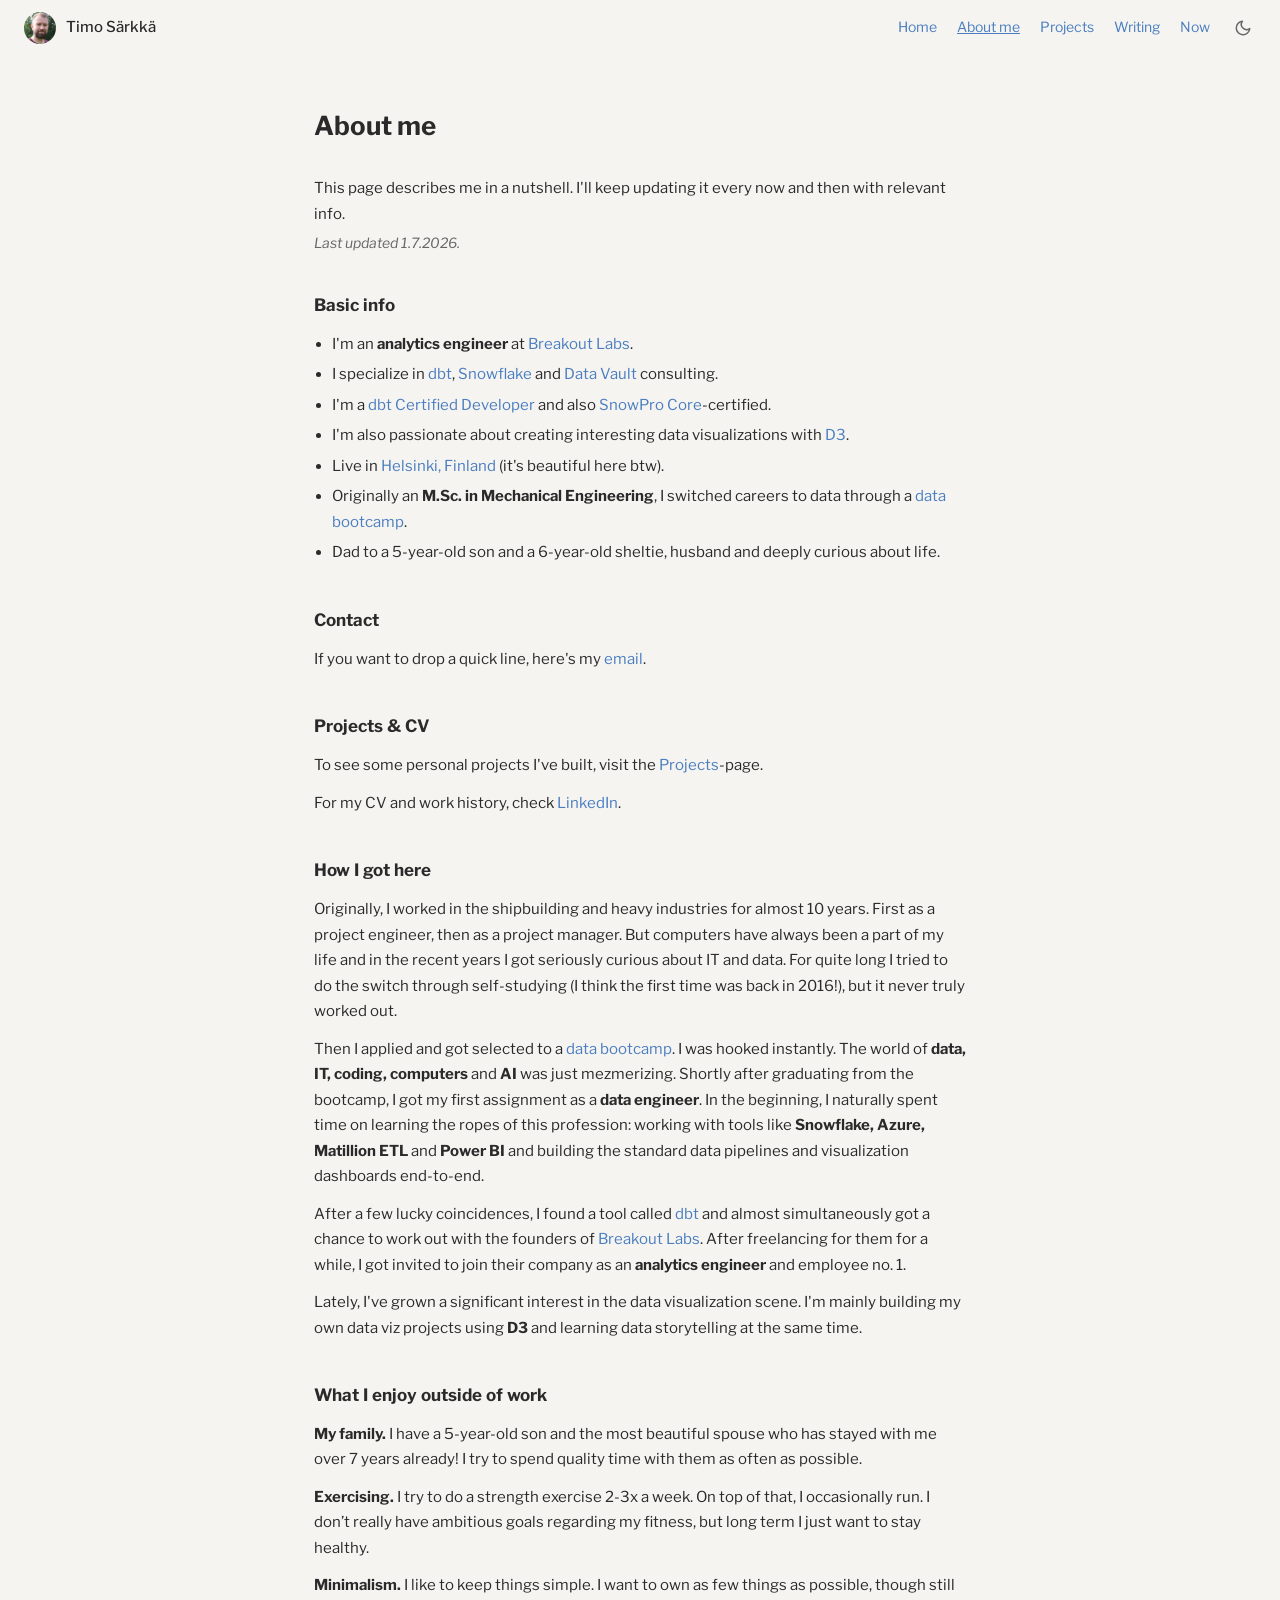
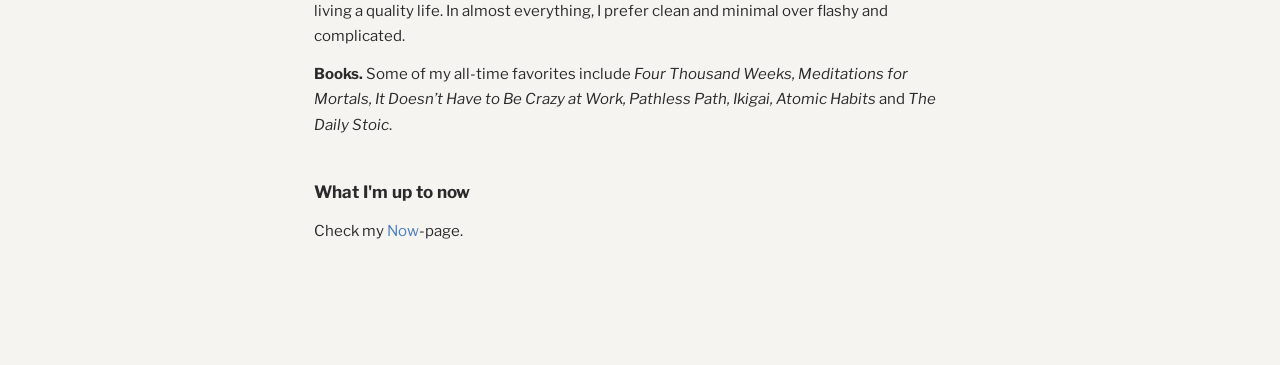
==== commit e5095375: "make small fixes for wordings" ====
--- a/about.html
+++ b/about.html
@@ -183,16 +183,9 @@
               >-certified.
             </li>
             <li>
-              I also have a keen interest in creating data visualizations,
-              mainly using
-              <a href="https://d3js.org/" target="_blank" rel="noopener">D3</a>
-              and
-              <a
-                href="https://www.microsoft.com/en-us/power-platform/products/power-bi/"
-                target="_blank"
-                rel="noopener"
-                >Power BI</a
-              >.
+              I'm also passionate about creating interesting data visualizations
+              with
+              <a href="https://d3js.org/" target="_blank" rel="noopener">D3</a>.
             </li>
             <li>
               Live in
@@ -284,8 +277,9 @@
             no. 1.
           </p>
           <p>
-            And, well, here I am, learning more about data every day and having
-            fun building our awesome startup!
+            Lately, I've grown a significant interest in the data visualization
+            scene. I'm mainly building my own data viz projects using
+            <strong>D3</strong> and learning data storytelling at the same time.
           </p>
         </div>
 
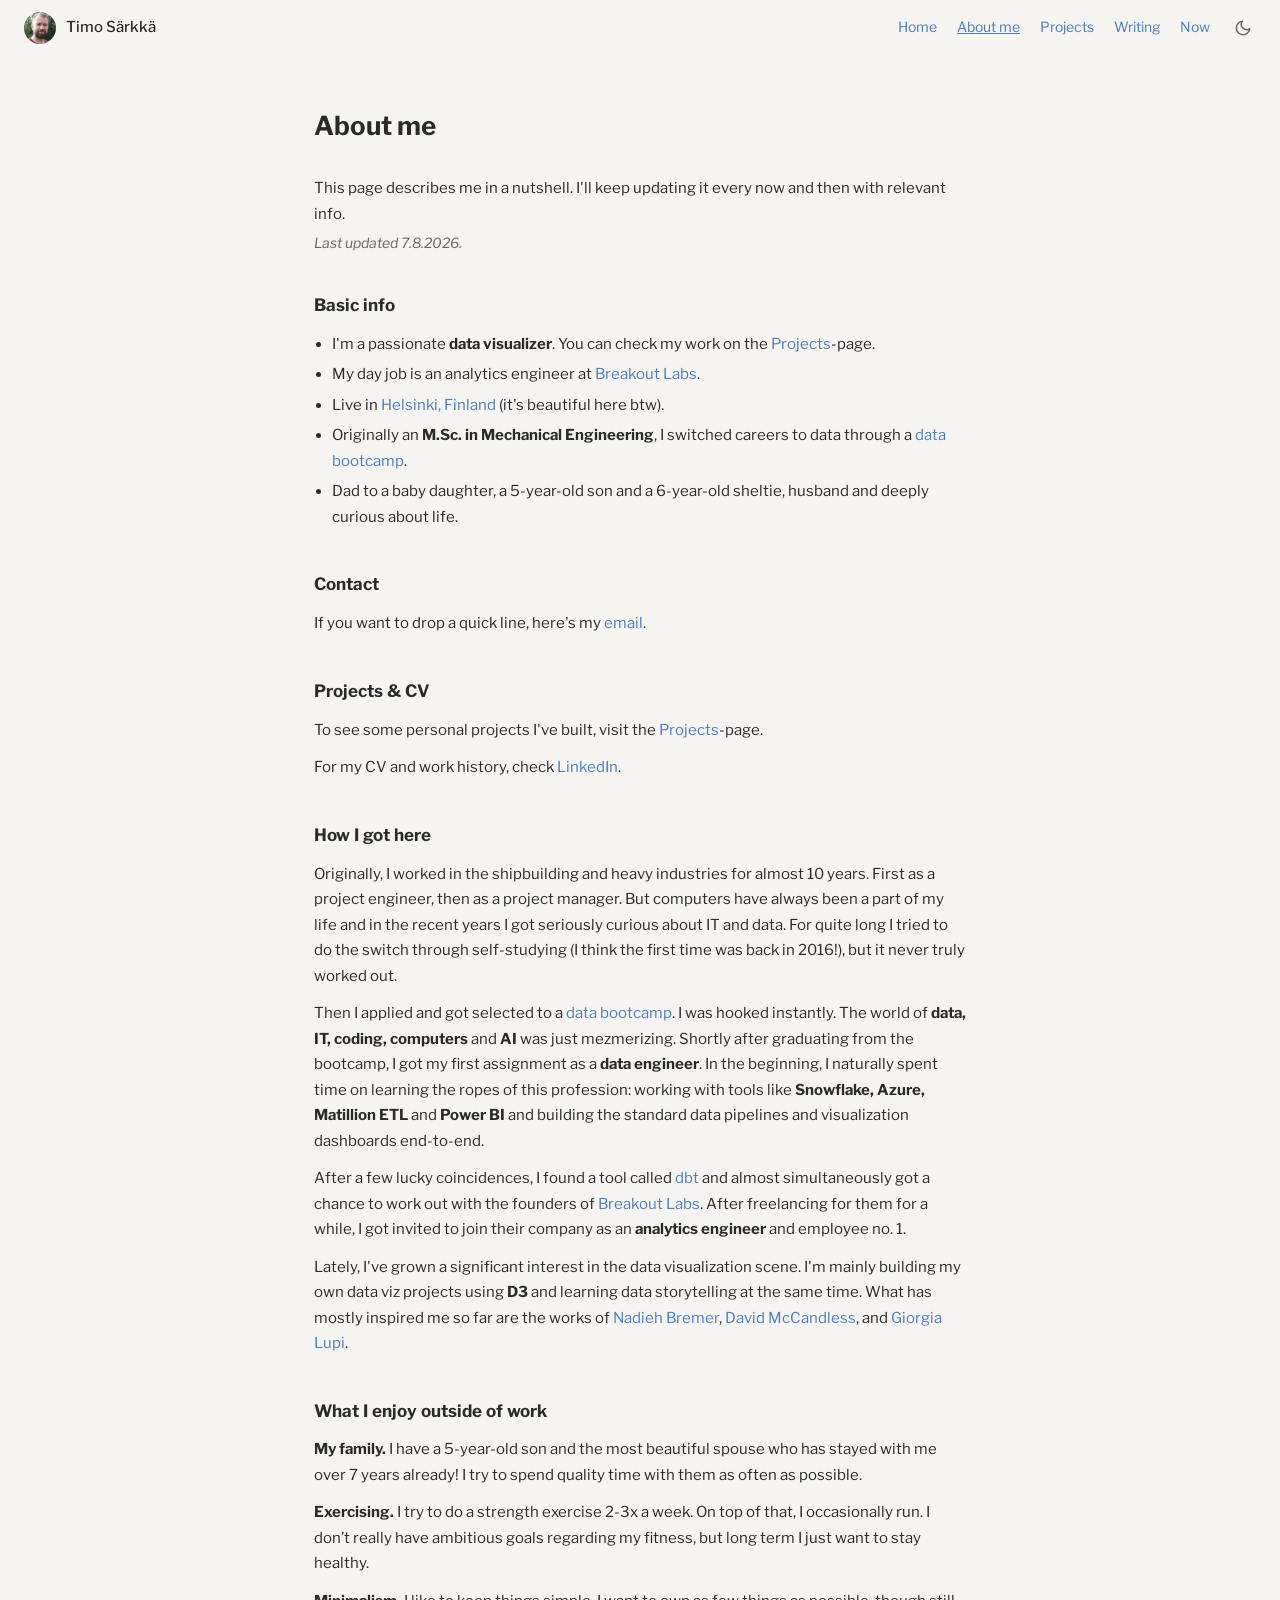
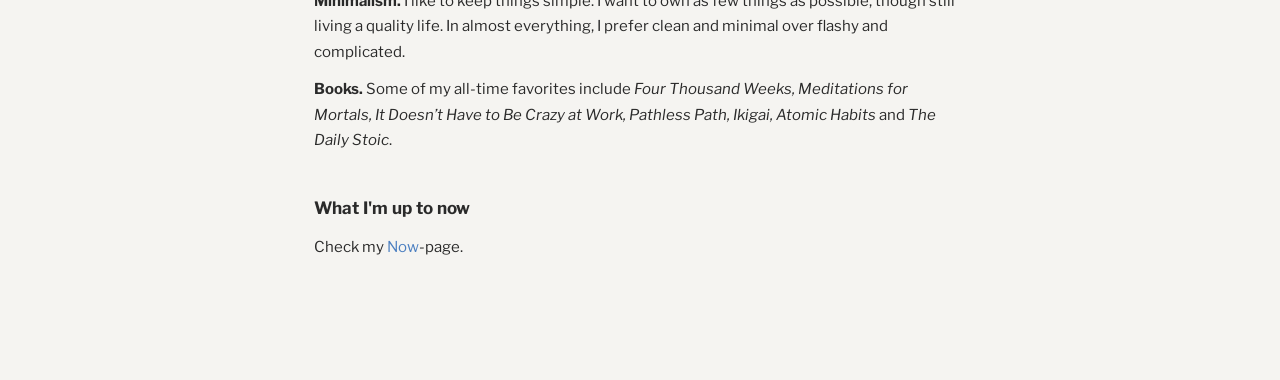
==== commit 8e63e121: "update texts" ====
--- a/about.html
+++ b/about.html
@@ -134,58 +134,24 @@
             This page describes me in a nutshell. I'll keep updating it every
             now and then with relevant info.
           </p>
-          <p class="updated">Last updated 1.7.2026.</p>
+          <p class="updated">Last updated 7.8.2026.</p>
         </div>
 
         <div class="about-section">
           <h2>Basic info</h2>
           <ul>
             <li>
-              I'm an <strong>analytics engineer</strong> at
+              I'm a passionate <strong>data visualizer</strong>. You can check
+              my work on the <a href="projects.html">Projects</a>-page.
+            </li>
+            <li>
+              My day job is an analytics engineer at
               <a
                 href="https://www.breakout-labs.com"
                 target="_blank"
                 rel="noopener"
                 >Breakout Labs</a
               >.
-            </li>
-            <li>
-              I specialize in
-              <a href="https://www.getdbt.com" target="_blank" rel="noopener"
-                >dbt</a
-              >,
-              <a href="https://www.snowflake.com" target="_blank" rel="noopener"
-                >Snowflake</a
-              >
-              and
-              <a
-                href="https://en.wikipedia.org/wiki/Data_vault_modeling"
-                target="_blank"
-                rel="noopener"
-                >Data Vault</a
-              >
-              consulting.
-            </li>
-            <li>
-              I'm a
-              <a
-                href="https://credentials.getdbt.com/5f248d1d-9641-4a4e-bae3-1706e5407d7e#acc.feJT8LK3"
-                target="_blank"
-                rel="noopener"
-                >dbt Certified Developer</a
-              >
-              and also
-              <a
-                href="https://achieve.snowflake.com/61c92134-8c76-4d7d-bed8-f45a362727a9#acc.TRGOcuDh"
-                target="_blank"
-                rel="noopener"
-                >SnowPro Core</a
-              >-certified.
-            </li>
-            <li>
-              I'm also passionate about creating interesting data visualizations
-              with
-              <a href="https://d3js.org/" target="_blank" rel="noopener">D3</a>.
             </li>
             <li>
               Live in
@@ -205,8 +171,8 @@
               >.
             </li>
             <li>
-              Dad to a 5-year-old son and a 6-year-old sheltie, husband and
-              deeply curious about life.
+              Dad to a baby daughter, a 5-year-old son and a 6-year-old sheltie,
+              husband and deeply curious about life.
             </li>
           </ul>
         </div>
@@ -280,6 +246,22 @@
             Lately, I've grown a significant interest in the data visualization
             scene. I'm mainly building my own data viz projects using
             <strong>D3</strong> and learning data storytelling at the same time.
+            What has mostly inspired me so far are the works of
+            <a
+              href="https://www.visualcinnamon.com/"
+              target="_blank"
+              rel="noopener"
+              >Nadieh Bremer</a
+            >,
+            <a
+              href="https://informationisbeautiful.net/"
+              target="_blank"
+              rel="noopener"
+              >David McCandless</a
+            >, and
+            <a href="https://giorgialupi.com/" target="_blank" rel="noopener"
+              >Giorgia Lupi</a
+            >.
           </p>
         </div>
 
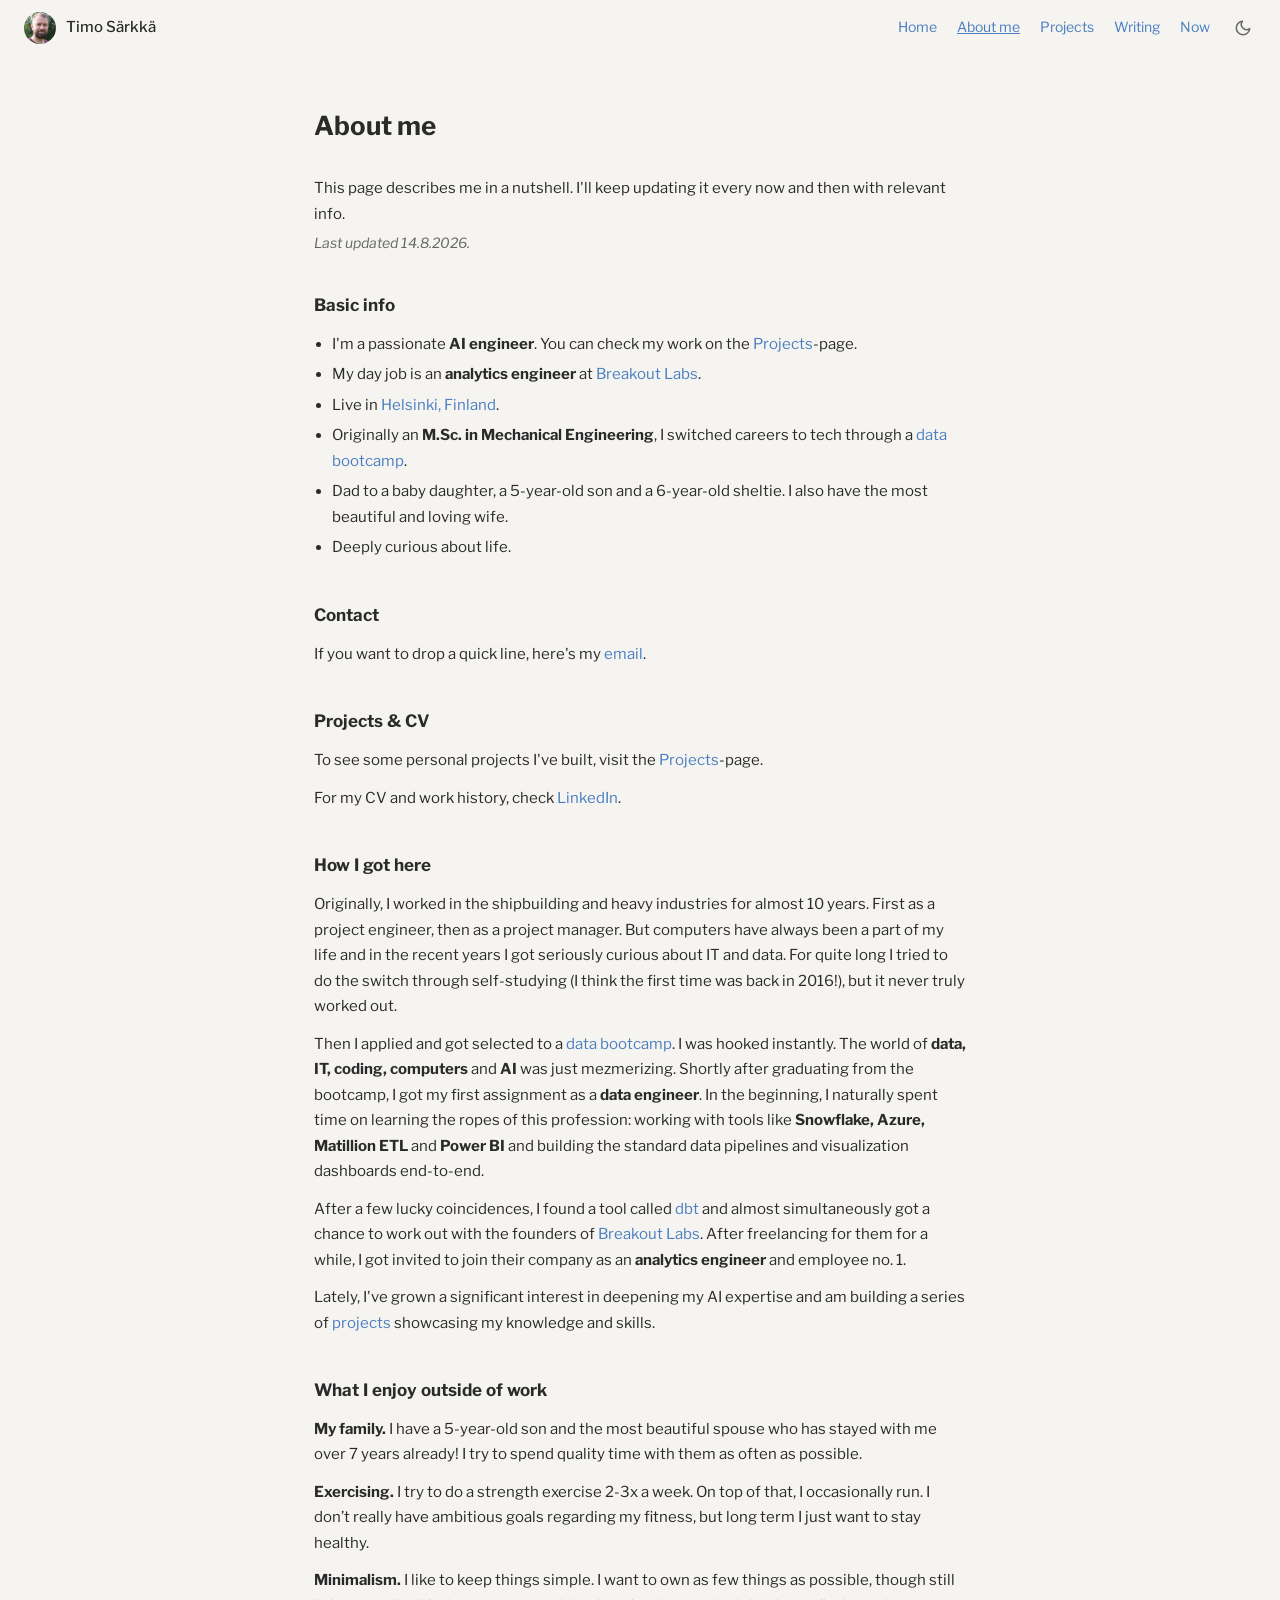
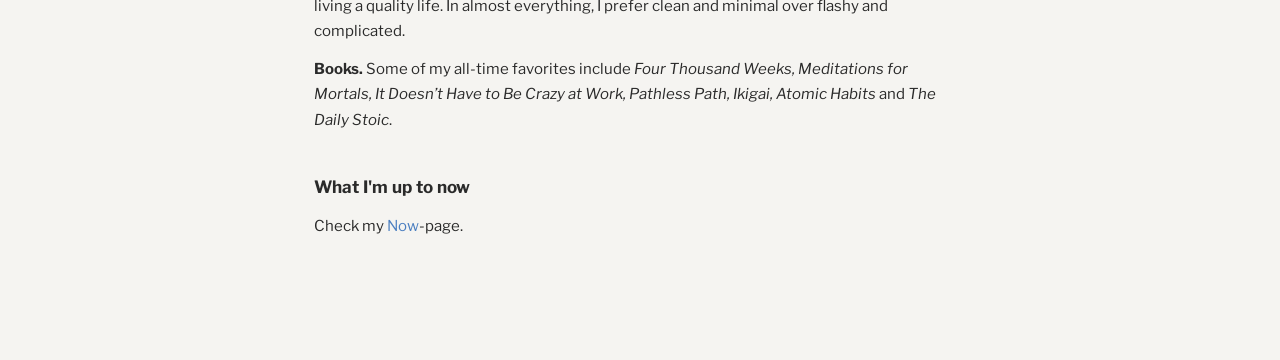
==== commit 546d0e87: "changed lead theme to ai engineering" ====
--- a/about.html
+++ b/about.html
@@ -134,18 +134,18 @@
             This page describes me in a nutshell. I'll keep updating it every
             now and then with relevant info.
           </p>
-          <p class="updated">Last updated 7.8.2026.</p>
+          <p class="updated">Last updated 14.8.2026.</p>
         </div>
 
         <div class="about-section">
           <h2>Basic info</h2>
           <ul>
             <li>
-              I'm a passionate <strong>data visualizer</strong>. You can check
-              my work on the <a href="projects.html">Projects</a>-page.
-            </li>
-            <li>
-              My day job is an analytics engineer at
+              I'm a passionate <strong>AI engineer</strong>. You can check my
+              work on the <a href="projects.html">Projects</a>-page.
+            </li>
+            <li>
+              My day job is an <strong>analytics engineer</strong> at
               <a
                 href="https://www.breakout-labs.com"
                 target="_blank"
@@ -160,20 +160,20 @@
                 target="_blank"
                 rel="noopener"
                 >Helsinki, Finland</a
-              >
-              (it's beautiful here btw).
+              >.
             </li>
             <li>
               Originally an <strong>M.Sc. in Mechanical Engineering</strong>, I
-              switched careers to data through a
+              switched careers to tech through a
               <a href="https://skillio.ai/" target="_blank" rel="noopener"
                 >data bootcamp</a
               >.
             </li>
             <li>
-              Dad to a baby daughter, a 5-year-old son and a 6-year-old sheltie,
-              husband and deeply curious about life.
-            </li>
+              Dad to a baby daughter, a 5-year-old son and a 6-year-old sheltie.
+              I also have the most beautiful and loving wife.
+            </li>
+            <li>Deeply curious about life.</li>
           </ul>
         </div>
 
@@ -243,25 +243,10 @@
             no. 1.
           </p>
           <p>
-            Lately, I've grown a significant interest in the data visualization
-            scene. I'm mainly building my own data viz projects using
-            <strong>D3</strong> and learning data storytelling at the same time.
-            What has mostly inspired me so far are the works of
-            <a
-              href="https://www.visualcinnamon.com/"
-              target="_blank"
-              rel="noopener"
-              >Nadieh Bremer</a
-            >,
-            <a
-              href="https://informationisbeautiful.net/"
-              target="_blank"
-              rel="noopener"
-              >David McCandless</a
-            >, and
-            <a href="https://giorgialupi.com/" target="_blank" rel="noopener"
-              >Giorgia Lupi</a
-            >.
+            Lately, I've grown a significant interest in deepening my AI
+            expertise and am building a series of
+            <a href="projects.html">projects</a> showcasing my knowledge and
+            skills.
           </p>
         </div>
 
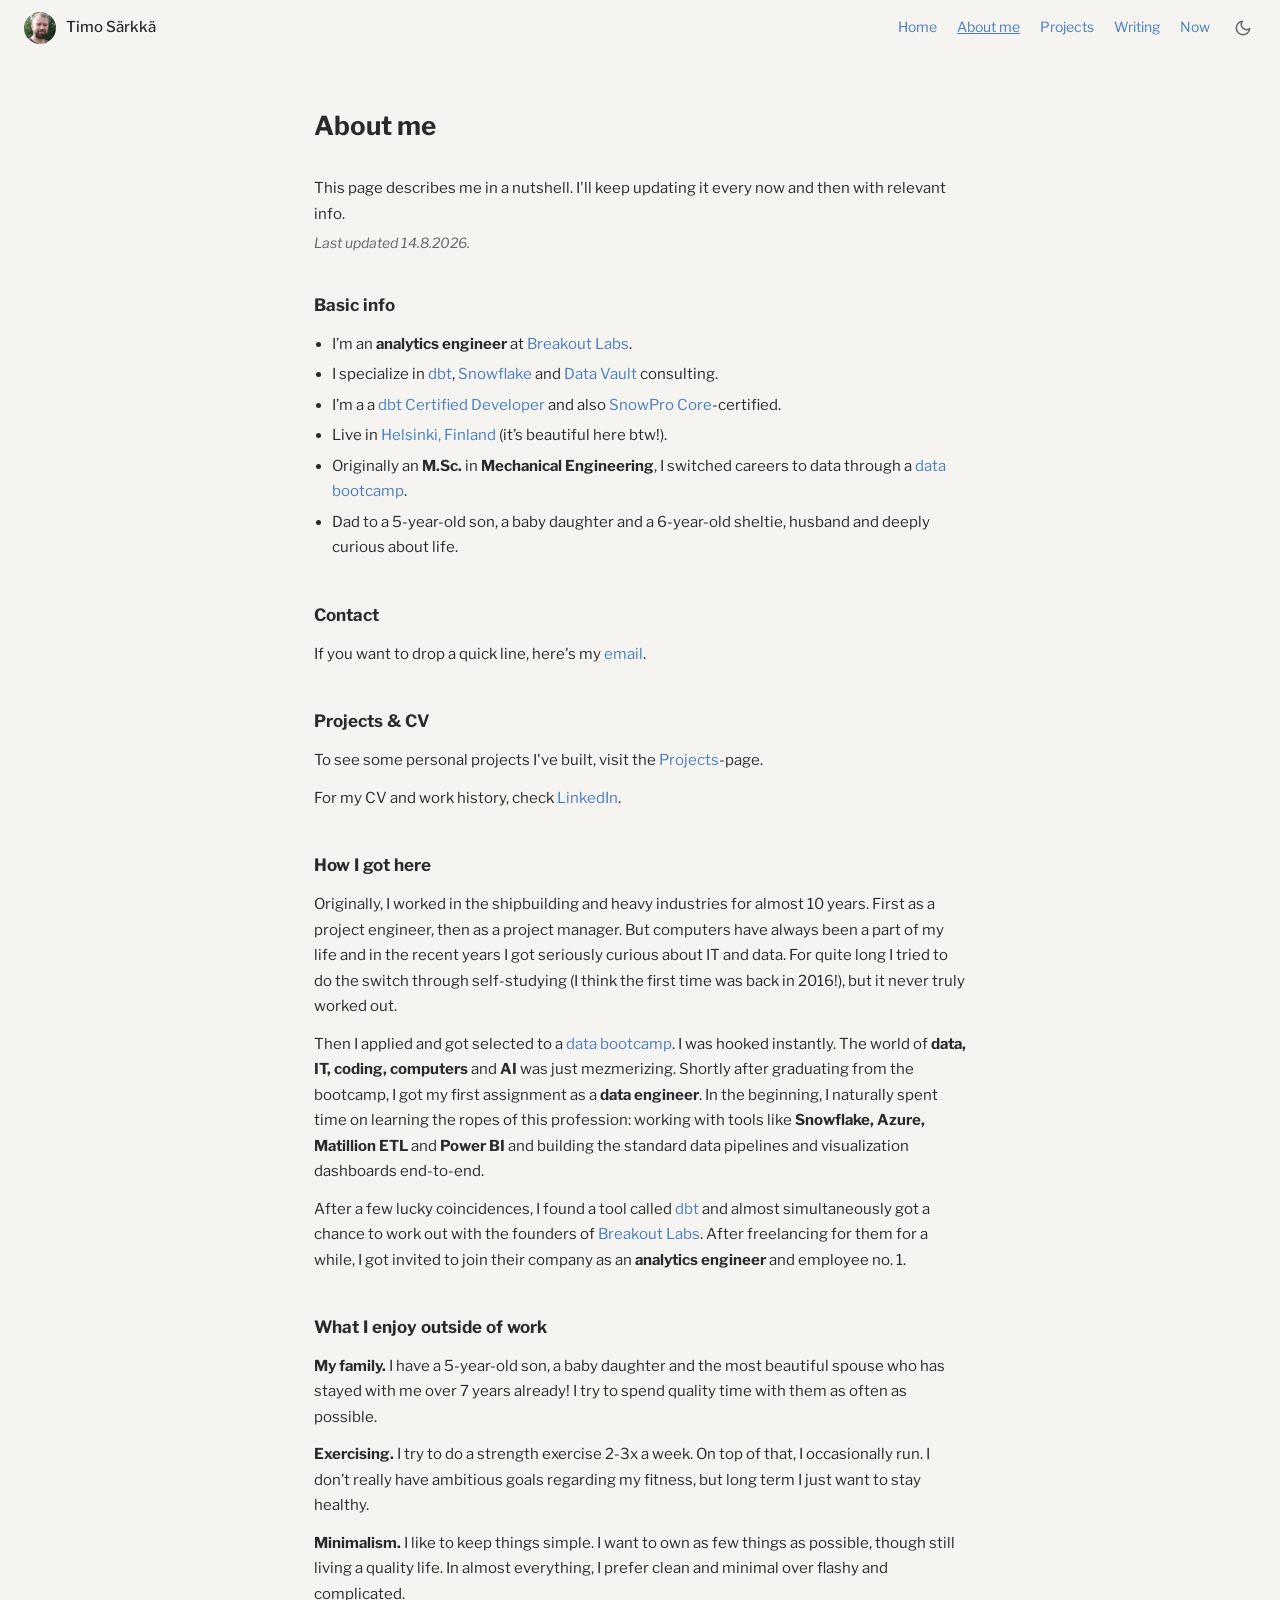
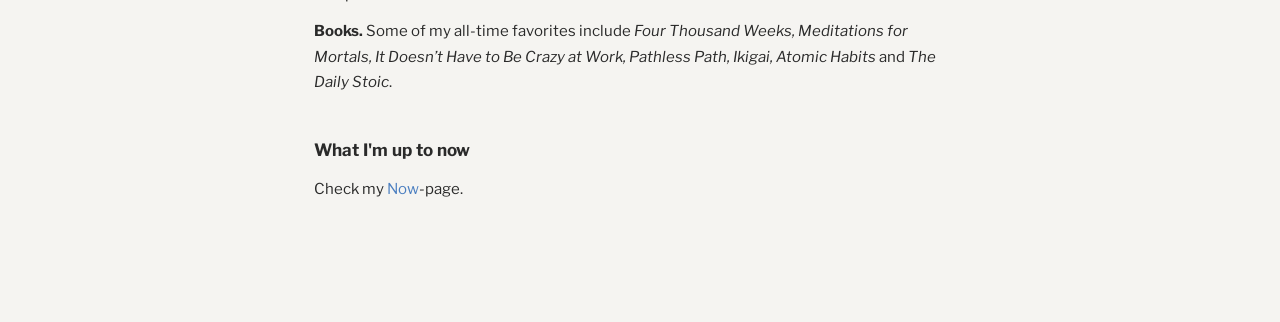
==== commit 79f4f8a9: "updated site for DE content" ====
--- a/about.html
+++ b/about.html
@@ -141,11 +141,7 @@
           <h2>Basic info</h2>
           <ul>
             <li>
-              I'm a passionate <strong>AI engineer</strong>. You can check my
-              work on the <a href="projects.html">Projects</a>-page.
-            </li>
-            <li>
-              My day job is an <strong>analytics engineer</strong> at
+              I’m an <strong>analytics engineer</strong> at
               <a
                 href="https://www.breakout-labs.com"
                 target="_blank"
@@ -154,26 +150,63 @@
               >.
             </li>
             <li>
+              I specialize in
+              <a href="https://www.getdbt.com/" target="_blank" rel="noopener"
+                >dbt</a
+              >,
+              <a
+                href="https://www.snowflake.com/en/"
+                target="_blank"
+                rel="noopener"
+                >Snowflake</a
+              >
+              and
+              <a
+                href="https://en.wikipedia.org/wiki/Data_vault_modeling"
+                target="_blank"
+                rel="noopener"
+                >Data Vault</a
+              >
+              consulting.
+            </li>
+            <li>
+              I’m a a
+              <a
+                href="https://credentials.getdbt.com/5f248d1d-9641-4a4e-bae3-1706e5407d7e"
+                target="_blank"
+                rel="noopener"
+                >dbt Certified Developer</a
+              >
+              and also
+              <a
+                href="https://achieve.snowflake.com/61c92134-8c76-4d7d-bed8-f45a362727a9#acc.TRGOcuDh"
+                target="_blank"
+                rel="noopener"
+                >SnowPro Core</a
+              >-certified.
+            </li>
+            <li>
               Live in
               <a
                 href="https://www.google.com/search?q=helsinki"
                 target="_blank"
                 rel="noopener"
                 >Helsinki, Finland</a
-              >.
-            </li>
-            <li>
-              Originally an <strong>M.Sc. in Mechanical Engineering</strong>, I
-              switched careers to tech through a
-              <a href="https://skillio.ai/" target="_blank" rel="noopener"
+              >
+              (it’s beautiful here btw!).
+            </li>
+            <li>
+              Originally an <strong>M.Sc.</strong> in
+              <strong>Mechanical Engineering</strong>, I switched careers to
+              data through a
+              <a href="https://skillio.ai" target="_blank" rel="noopener"
                 >data bootcamp</a
               >.
             </li>
             <li>
-              Dad to a baby daughter, a 5-year-old son and a 6-year-old sheltie.
-              I also have the most beautiful and loving wife.
-            </li>
-            <li>Deeply curious about life.</li>
+              Dad to a 5-year-old son, a baby daughter and a 6-year-old sheltie,
+              husband and deeply curious about life.
+            </li>
           </ul>
         </div>
 
@@ -242,20 +275,14 @@
             their company as an <strong>analytics engineer</strong> and employee
             no. 1.
           </p>
-          <p>
-            Lately, I've grown a significant interest in deepening my AI
-            expertise and am building a series of
-            <a href="projects.html">projects</a> showcasing my knowledge and
-            skills.
-          </p>
         </div>
 
         <div class="about-section">
           <h2>What I enjoy outside of work</h2>
           <p>
-            <strong>My family.</strong> I have a 5-year-old son and the most
-            beautiful spouse who has stayed with me over 7 years already! I try
-            to spend quality time with them as often as possible.
+            <strong>My family.</strong> I have a 5-year-old son, a baby daughter
+            and the most beautiful spouse who has stayed with me over 7 years
+            already! I try to spend quality time with them as often as possible.
           </p>
           <p>
             <strong>Exercising.</strong> I try to do a strength exercise 2-3x a
--- a/css/style.css
+++ b/css/style.css
@@ -588,6 +588,56 @@
 }
 
 /* ============================================================
+   Post Page
+   ============================================================ */
+.post-intro {
+  margin-bottom: 8px;
+}
+.post-intro p + p {
+  margin-top: 12px;
+}
+
+.post-section {
+  margin-bottom: 32px;
+}
+.post-section h2 {
+  font-size: 1.0625rem;
+  font-weight: 700;
+  margin-bottom: 12px;
+}
+.post-section p + p {
+  margin-top: 12px;
+}
+.post-section ul,
+.post-section ol {
+  list-style: disc;
+  padding-left: 18px;
+  margin-top: 12px;
+}
+.post-section ol {
+  list-style: decimal;
+}
+.post-section ul li,
+.post-section ol li {
+  margin-bottom: 5px;
+}
+.post-section p + ul,
+.post-section p + ol {
+  margin-top: 8px;
+}
+.post-footnote {
+  font-size: 0.875rem;
+  color: var(--text-muted);
+  font-style: italic;
+}
+
+.post-back {
+  display: inline-block;
+  margin-bottom: 20px;
+  font-size: 0.875rem;
+}
+
+/* ============================================================
    Responsive
    ============================================================ */
 @media (max-width: 900px) {
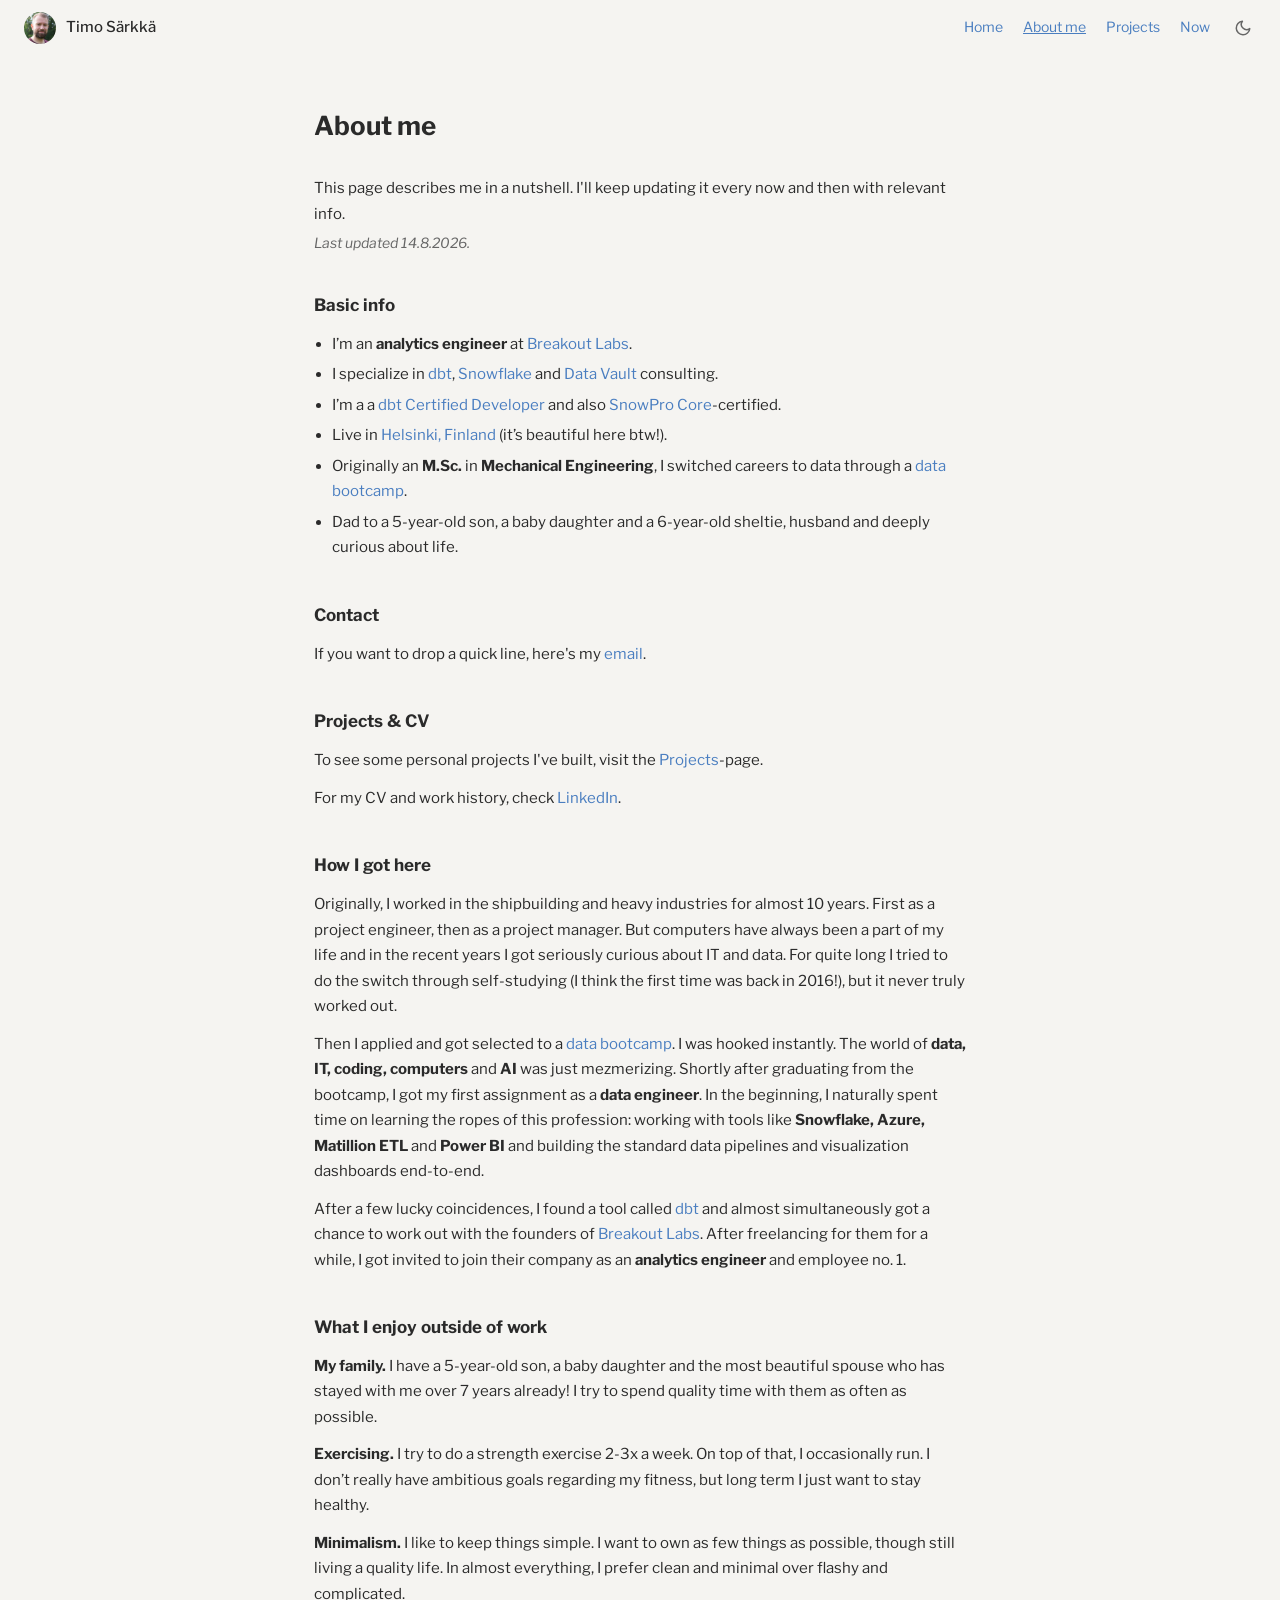
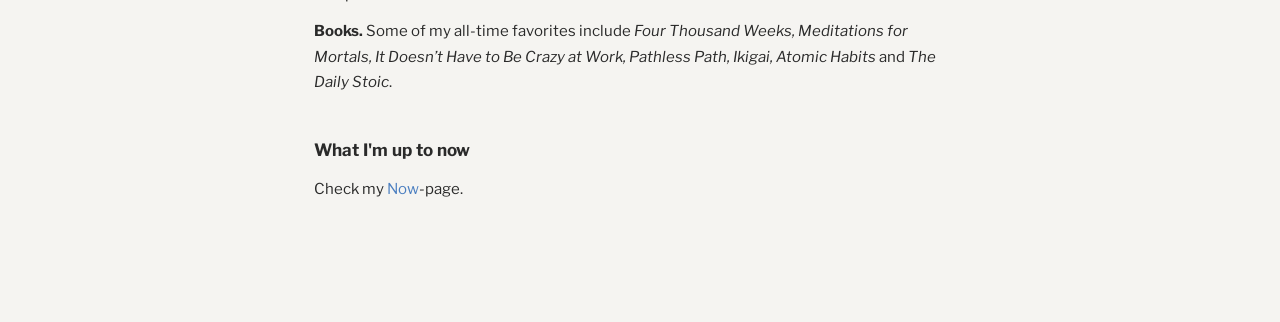
==== commit 99adaac6: "remove writing" ====
--- a/about.html
+++ b/about.html
@@ -42,7 +42,6 @@
             <li><a href="index.html" data-nav-link>Home</a></li>
             <li><a href="about.html" data-nav-link>About me</a></li>
             <li><a href="projects.html" data-nav-link>Projects</a></li>
-            <li><a href="writing.html" data-nav-link>Writing</a></li>
             <li><a href="now.html" data-nav-link>Now</a></li>
           </ul>
           <button class="theme-toggle" aria-label="Toggle dark mode">
@@ -86,7 +85,6 @@
         <a href="index.html" data-nav-link>Home</a>
         <a href="about.html" data-nav-link>About me</a>
         <a href="projects.html" data-nav-link>Projects</a>
-        <a href="writing.html" data-nav-link>Writing</a>
         <a href="now.html" data-nav-link>Now</a>
         <div class="nav-mobile-footer">
           <button class="theme-toggle" aria-label="Toggle dark mode">
--- a/css/style.css
+++ b/css/style.css
@@ -348,41 +348,6 @@
 }
 
 /* ============================================================
-   Writing Page
-   ============================================================ */
-.writing-intro {
-  margin-bottom: 36px;
-}
-.writing-intro p {
-  margin-bottom: 6px;
-}
-.writing-note {
-  font-size: 0.875rem;
-}
-
-.writing-topic {
-  margin-bottom: 32px;
-}
-.writing-topic h2 {
-  font-size: 1rem;
-  font-weight: 700;
-  margin-bottom: 10px;
-}
-.writing-topic ul {
-  list-style: none;
-  padding: 0;
-}
-.writing-topic ul li {
-  margin-bottom: 8px;
-}
-
-.ext-link::after {
-  content: " ↗";
-  font-size: 0.85em;
-  vertical-align: 0.05em;
-}
-
-/* ============================================================
    Now Page
    ============================================================ */
 .now-intro {
@@ -457,62 +422,104 @@
 .projects-grid {
   display: grid;
   grid-template-columns: repeat(3, 1fr);
-  grid-auto-rows: 220px;
+  grid-auto-rows: minmax(240px, auto);
   grid-auto-flow: row dense;
-  gap: 16px;
+  gap: 20px;
 }
 
 .project-card {
   position: relative;
   overflow: hidden;
   border-radius: var(--radius);
-  display: block;
-  text-decoration: none;
+  display: flex;
+  flex-direction: column;
+  text-decoration: none;
+  background: var(--bg-card);
+  border: 1px solid var(--border);
+  transition:
+    transform 0.3s cubic-bezier(0.2, 0.7, 0.3, 1),
+    box-shadow 0.3s ease,
+    border-color 0.3s ease;
 }
 
 .project-card.tall {
   grid-row: span 2;
 }
 
+/* accent bar that wipes across the top on hover */
+.project-card::after {
+  content: "";
+  position: absolute;
+  top: 0;
+  left: 0;
+  right: 0;
+  height: 3px;
+  background: var(--accent);
+  transform: scaleX(0);
+  transform-origin: left;
+  transition: transform 0.35s cubic-bezier(0.2, 0.7, 0.3, 1);
+  z-index: 3;
+}
+
+.project-card:hover,
+.project-card:focus-visible {
+  transform: translateY(-4px);
+  border-color: var(--accent);
+  box-shadow: 0 10px 24px rgba(0, 0, 0, 0.12);
+  text-decoration: none;
+}
+
+.project-card:hover::after,
+.project-card:focus-visible::after {
+  transform: scaleX(1);
+}
+
+[data-theme="dark"] .project-card:hover,
+[data-theme="dark"] .project-card:focus-visible {
+  box-shadow: 0 10px 26px rgba(0, 0, 0, 0.45);
+}
+
+/* image band, fills whatever space the text panel leaves */
 .project-card-bg {
-  position: absolute;
-  inset: 0;
-  transition: transform 0.35s ease;
-}
-
-.project-card:hover .project-card-bg {
-  transform: scale(1.04);
-}
-
+  flex: 1 1 auto;
+  min-height: 130px;
+  transition: transform 0.45s ease;
+}
+
+.project-card:hover .project-card-bg,
+.project-card:focus-visible .project-card-bg {
+  transform: scale(1.05);
+}
+
+/* text panel, always visible, paints over the zooming image */
 .project-card-overlay {
-  position: absolute;
-  inset: 0;
-  background: rgba(18, 18, 28, 0.8);
+  position: relative;
+  z-index: 2;
+  background: var(--bg-card);
+  border-top: 1px solid var(--border);
   display: flex;
   flex-direction: column;
-  justify-content: flex-end;
-  padding: 20px;
-  opacity: 0;
-  transition: opacity 0.25s ease;
-}
-
-.project-card:hover .project-card-overlay {
-  opacity: 1;
+  gap: 8px;
+  padding: 14px 16px 16px;
 }
 
 .project-card-title {
   font-size: 0.9375rem;
   font-weight: 600;
-  color: #fff;
-  margin-bottom: 8px;
-  line-height: 1.3;
+  color: var(--text);
+  line-height: 1.35;
+  transition: color 0.25s ease;
+}
+
+.project-card:hover .project-card-title,
+.project-card:focus-visible .project-card-title {
+  color: var(--accent);
 }
 
 .project-card-desc {
   font-size: 0.8125rem;
-  color: rgba(255, 255, 255, 0.8);
+  color: var(--text-muted);
   line-height: 1.5;
-  margin-bottom: 12px;
 }
 
 .project-card-tags {
@@ -523,11 +530,26 @@
 
 .project-tag {
   font-size: 0.75rem;
-  padding: 2px 8px;
+  line-height: 1.6;
+  padding: 1px 8px;
   border-radius: 10px;
-  background: rgba(255, 255, 255, 0.15);
-  color: rgba(255, 255, 255, 0.9);
-  border: 1px solid rgba(255, 255, 255, 0.25);
+  background: transparent;
+  color: var(--text-muted);
+  border: 1px solid var(--border);
+}
+
+@media (prefers-reduced-motion: reduce) {
+  .project-card,
+  .project-card-bg,
+  .project-card::after {
+    transition: none;
+  }
+  .project-card:hover,
+  .project-card:focus-visible,
+  .project-card:hover .project-card-bg,
+  .project-card:focus-visible .project-card-bg {
+    transform: none;
+  }
 }
 
 .projects-empty {
@@ -588,56 +610,6 @@
 }
 
 /* ============================================================
-   Post Page
-   ============================================================ */
-.post-intro {
-  margin-bottom: 8px;
-}
-.post-intro p + p {
-  margin-top: 12px;
-}
-
-.post-section {
-  margin-bottom: 32px;
-}
-.post-section h2 {
-  font-size: 1.0625rem;
-  font-weight: 700;
-  margin-bottom: 12px;
-}
-.post-section p + p {
-  margin-top: 12px;
-}
-.post-section ul,
-.post-section ol {
-  list-style: disc;
-  padding-left: 18px;
-  margin-top: 12px;
-}
-.post-section ol {
-  list-style: decimal;
-}
-.post-section ul li,
-.post-section ol li {
-  margin-bottom: 5px;
-}
-.post-section p + ul,
-.post-section p + ol {
-  margin-top: 8px;
-}
-.post-footnote {
-  font-size: 0.875rem;
-  color: var(--text-muted);
-  font-style: italic;
-}
-
-.post-back {
-  display: inline-block;
-  margin-bottom: 20px;
-  font-size: 0.875rem;
-}
-
-/* ============================================================
    Responsive
    ============================================================ */
 @media (max-width: 900px) {
